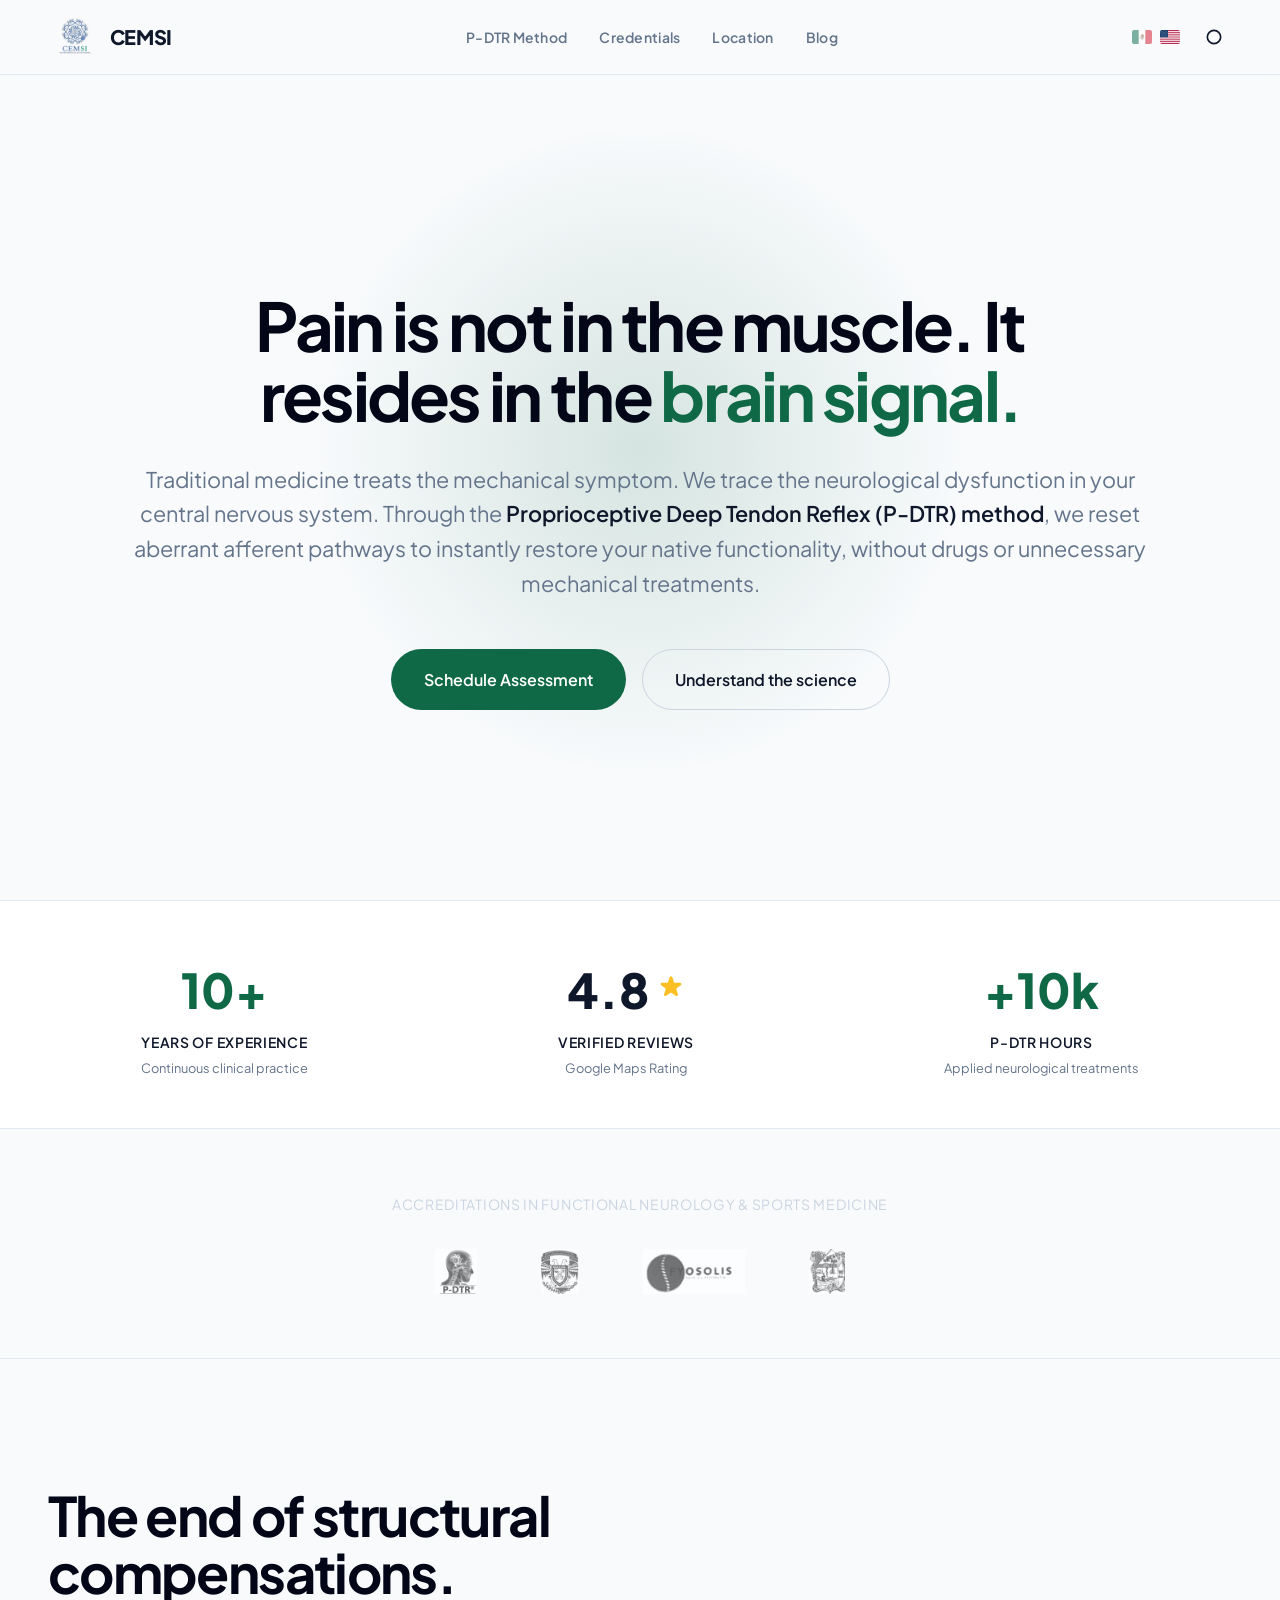
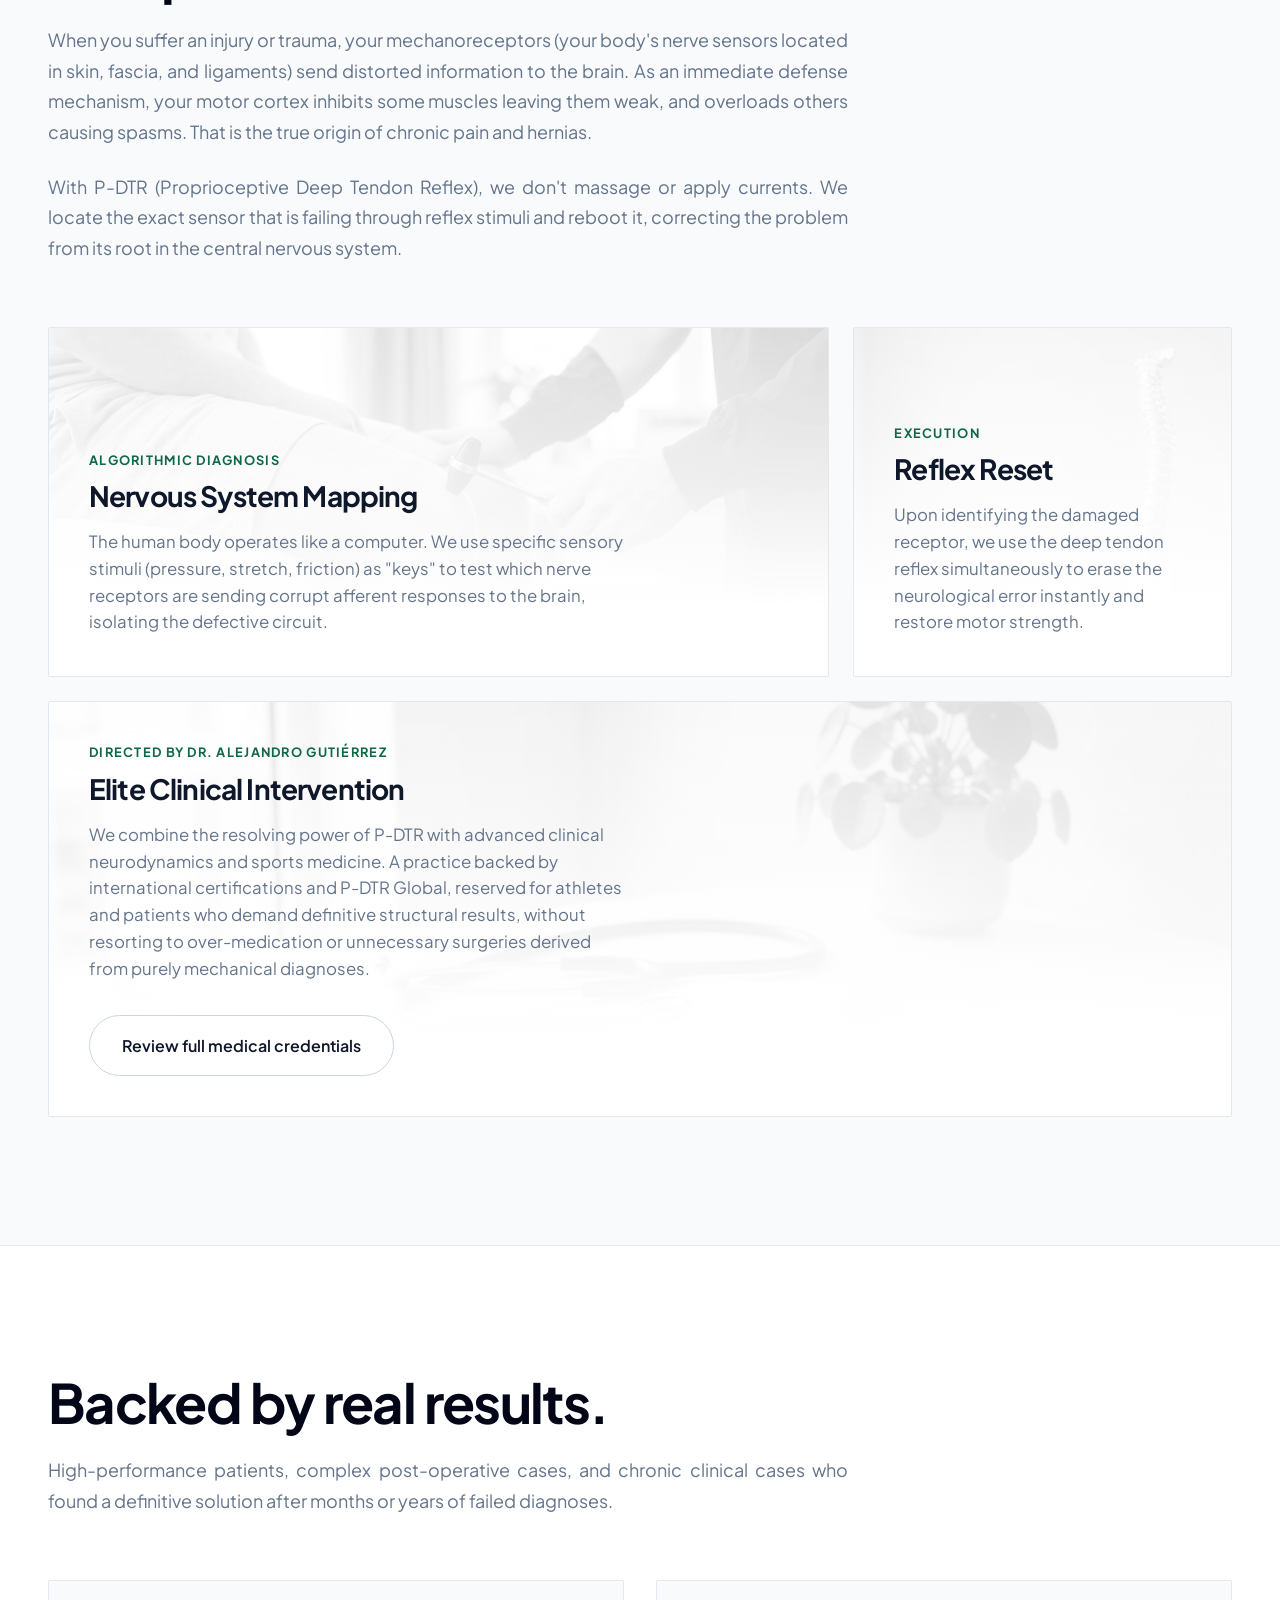
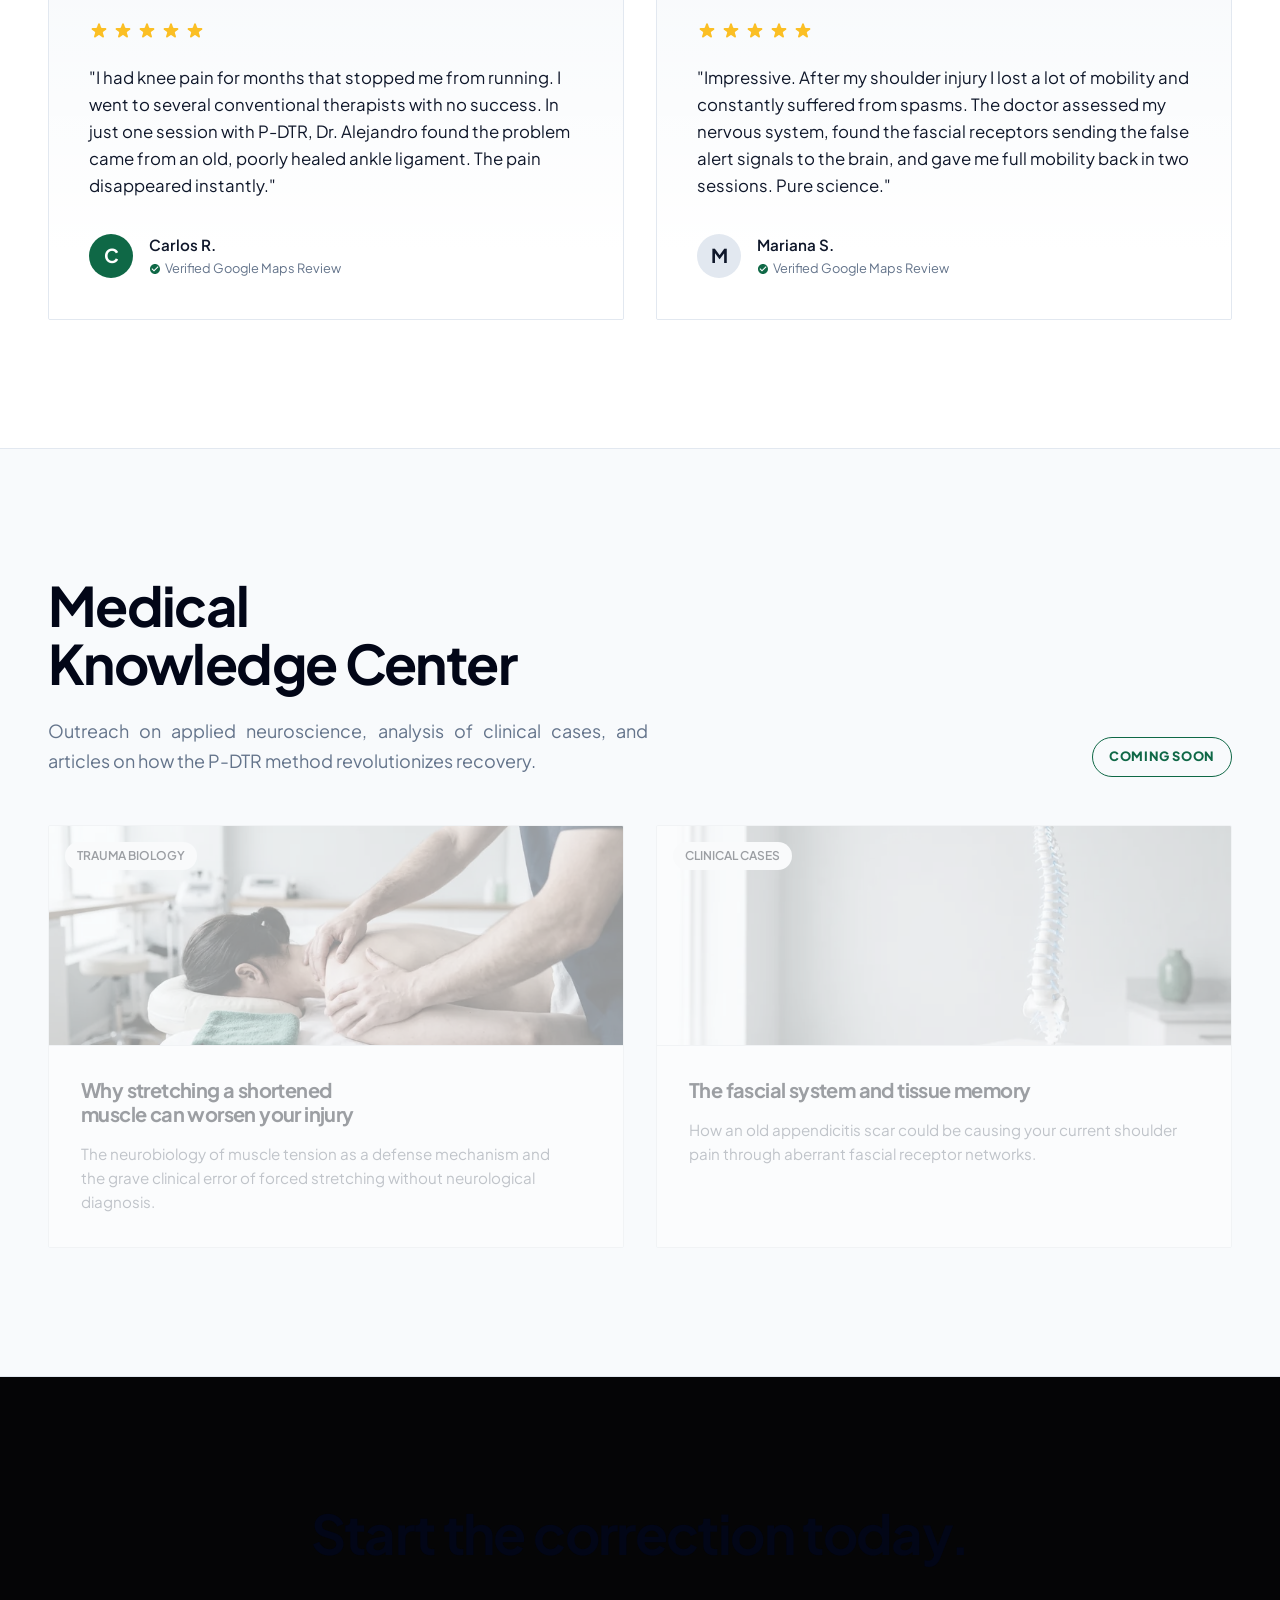
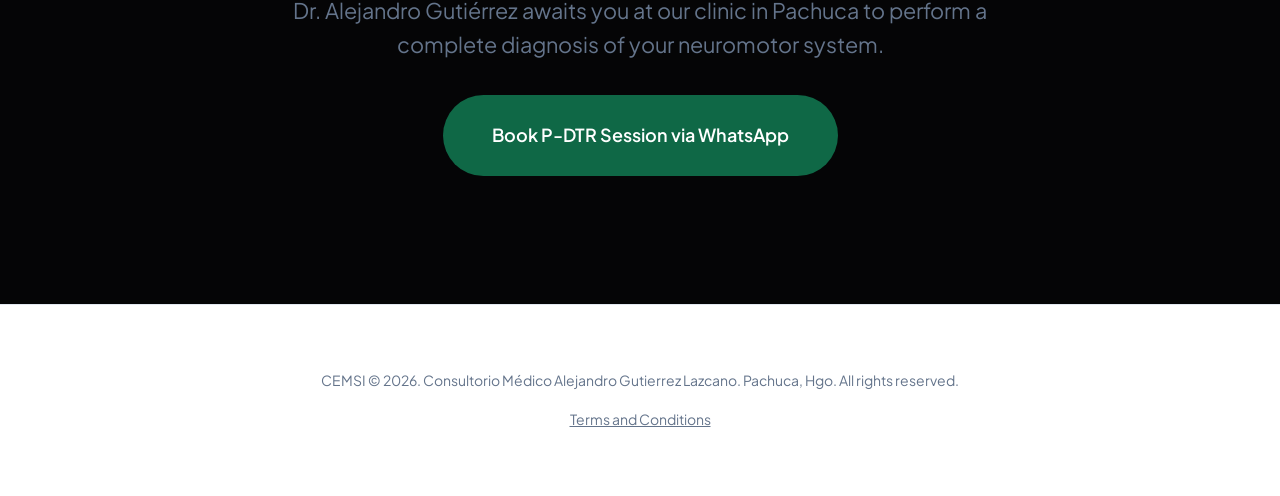
==== en/index.html @ ea8ec13a "Deploy CEMSI web" ====
<!DOCTYPE html>
<html lang="en">
<head>
  <meta charset="UTF-8" />
  <meta name="viewport" content="width=device-width, initial-scale=1.0" />
  <title>CEMSI | Precision Biomechanics & P-DTR</title>
  <meta name="description" content="Specialists in P-DTR (Proprioceptive Deep Tendon Reflex). Direct neurological intervention to correct pain and dysfunction from the central nervous system." />
  <meta name="theme-color" content="#09090b" />
  <link rel="icon" type="image/png" href="../apple-touch-icon.png" />
  <link rel="apple-touch-icon" href="../apple-touch-icon.png" />
  <link rel="stylesheet" href="../assets/css/styles.css" />
</head>
<body>

  <!-- Premium Header -->
  <header class="site-header" id="header">
    <div class="container header__inner">
      <a href="index.html" class="brand" aria-label="CEMSI Home">
        <img src="../assets/images/logo-cemsi.webp" alt="CEMSI Logo" />
        CEMSI
      </a>

      <nav class="nav" id="nav">
        <ul class="nav__list">
          <li><a href="../que-es-pdtr.html">P-DTR Method</a></li>
          <li><a href="../dr-alejandro-gutierrez.html">Credentials</a></li>
          <li><a href="../contacto.html">Location</a></li>
          <li><a href="../blog.html">Blog</a></li>
        </ul>
      </nav>

      <div class="header__actions">
        <div class="lang-switch">
          <a href="../index.html" title="Spanish"><img src="../assets/images/flags/mx.png" alt="MX" /></a>
          <a href="index.html" aria-current="true" title="English"><img src="../assets/images/flags/us.png" alt="US" /></a>
        </div>
        <button type="button" class="theme-toggle" id="themeToggle" aria-label="Toggle theme">
          <svg viewBox="0 0 24 24"><path d="M12 21a9 9 0 1 1 0-18 9 9 0 0 1 0 18Zm0-2a7 7 0 1 0 0-14 7 7 0 0 0 0 14Z" /></svg>
        </button>
      </div>
    </div>
  </header>

  <main>
    
    <!-- Cinematic Hero -->
    <section class="hero">
      <div class="bg-glow"></div>
      <div class="container hero__grid">
        <div class="reveal">

          
          <h1>Pain is not in the muscle. It resides in the <span class="hl">brain signal.</span></h1>
          
          <p class="lead" style="margin-left: auto; margin-right: auto;">
            Traditional medicine treats the mechanical symptom. We trace the neurological dysfunction in your central nervous system. Through the <strong>Proprioceptive Deep Tendon Reflex (P-DTR) method</strong>, we reset aberrant afferent pathways to instantly restore your native functionality, without drugs or unnecessary mechanical treatments.
          </p>
          
          <div class="hero__actions reveal reveal-delay-1">
            <a href="https://wa.me/527711833567" class="btn btn--primary" target="_blank">
              Schedule Assessment
            </a>
            <a href="../que-es-pdtr.html" class="btn btn--outline">
              Understand the science
            </a>
          </div>
        </div>
      </div>
    </section>

    <!-- Metrics / Social Proof -->
    <section class="section" style="padding-block: 3rem; border-bottom: 1px solid var(--line); border-top: 1px solid var(--line); background: var(--surface);">
      <div class="container reveal">
        <div style="display: flex; flex-wrap: wrap; gap: 4rem; justify-content: space-around; text-align: center;">
          <div>
            <span style="font-size: 3rem; font-weight: 800; color: var(--accent);">10+</span>
            <span style="display: block; color: var(--text); font-size: 0.875rem; text-transform: uppercase; letter-spacing: 0.05em; font-weight: 600;">Years of Experience</span>
            <span style="display: block; color: var(--muted); font-size: 0.8rem; margin-top: 0.25rem;">Continuous clinical practice</span>
          </div>
          <div>
            <span style="font-size: 3rem; font-weight: 800; color: var(--text); display: flex; align-items: center; justify-content: center; gap: 0.5rem;">
              4.8 <svg style="width: 28px; height: 28px; fill: #fbbf24; margin-top: -5px;" viewBox="0 0 20 20"><path d="M9.049 2.927c.3-.921 1.603-.921 1.902 0l1.07 3.292a1 1 0 00.95.69h3.462c.969 0 1.371 1.24.588 1.81l-2.8 2.034a1 1 0 00-.364 1.118l1.07 3.292c.3.921-.755 1.688-1.54 1.118l-2.8-2.034a1 1 0 00-1.175 0l-2.8 2.034c-.784.57-1.838-.197-1.539-1.118l1.07-3.292a1 1 0 00-.364-1.118L2.98 8.72c-.783-.57-.38-1.81.588-1.81h3.461a1 1 0 00.951-.69l1.07-3.292z"></path></svg>
            </span>
            <span style="display: block; color: var(--text); font-size: 0.875rem; text-transform: uppercase; letter-spacing: 0.05em; font-weight: 600;">Verified Reviews</span>
            <span style="display: block; color: var(--muted); font-size: 0.8rem; margin-top: 0.25rem;">Google Maps Rating</span>
          </div>
          <div>
            <span style="font-size: 3rem; font-weight: 800; color: var(--accent);">+10k</span>
            <span style="display: block; color: var(--text); font-size: 0.875rem; text-transform: uppercase; letter-spacing: 0.05em; font-weight: 600;">P-DTR Hours</span>
            <span style="display: block; color: var(--muted); font-size: 0.8rem; margin-top: 0.25rem;">Applied neurological treatments</span>
          </div>
        </div>
      </div>
    </section>

    <!-- Marquee / Seals -->
    <div class="seals reveal reveal-delay-2">
      <div class="container">
        <p>Accreditations in Functional Neurology & Sports Medicine</p>
        <ul class="seals__list">
          <li><a href="https://pdtr-global.com/" target="_blank" rel="noopener"><img src="../assets/images/sellos/pdtr.webp" alt="P-DTR Global" /></a></li>
          <li><img src="../assets/images/sellos/eies.webp" alt="Escuela Internacional de Educadores para la Salud" /></li>
          <li><img src="../assets/images/sellos/fyosolis.webp" alt="Fyosolis" /></li>
          <li><img src="../assets/images/sellos/uaeh.webp" alt="UAEH" /></li>

        </ul>
      </div>
    </div>

    <!-- P-DTR Bento (Gapless) -->
    <section class="section">
      <div class="container">
        <div class="text-block reveal">
          <h2>The end of structural compensations.</h2>
          <p>When you suffer an injury or trauma, your mechanoreceptors (your body's nerve sensors located in skin, fascia, and ligaments) send distorted information to the brain. As an immediate defense mechanism, your motor cortex inhibits some muscles leaving them weak, and overloads others causing spasms. That is the true origin of chronic pain and hernias.</p>
          <p>With P-DTR (Proprioceptive Deep Tendon Reflex), we don't massage or apply currents. We locate the exact sensor that is failing through reflex stimuli and reboot it, correcting the problem from its root in the central nervous system.</p>
        </div>

        <div class="bento">
          
          <!-- Tile 1 (Span 8) -->
          <a href="../que-es-pdtr.html" class="tile tile--span-8 reveal reveal-delay-1">
            <img src="../assets/images/fotos/evaluacion-refleja-1400.webp" class="tile__bg" alt="Neurological assessment" />
            <div style="margin-top: auto; max-width: 600px;">
              <span style="color: var(--accent); font-size: 0.8rem; font-weight: 700; letter-spacing: 0.1em; display:block; margin-bottom:0.5rem;">ALGORITHMIC DIAGNOSIS</span>
              <h3>Nervous System Mapping</h3>
              <p>The human body operates like a computer. We use specific sensory stimuli (pressure, stretch, friction) as "keys" to test which nerve receptors are sending corrupt afferent responses to the brain, isolating the defective circuit.</p>
            </div>
          </a>

          <!-- Tile 2 (Span 4) -->
          <a href="../que-es-pdtr.html" class="tile tile--span-4 reveal reveal-delay-2">
            <img src="../assets/images/fotos/modelo-columna-800.webp" class="tile__bg" alt="Spine" />
            <div style="margin-top: auto;">
              <span style="color: var(--accent); font-size: 0.8rem; font-weight: 700; letter-spacing: 0.1em; display:block; margin-bottom:0.5rem;">EXECUTION</span>
              <h3>Reflex Reset</h3>
              <p>Upon identifying the damaged receptor, we use the deep tendon reflex simultaneously to erase the neurological error instantly and restore motor strength.</p>
            </div>
          </a>

          <!-- Tile 3 (Span 12 - Full Width Horizontal) -->
          <a href="../dr-alejandro-gutierrez.html" class="tile tile--span-12 reveal reveal-delay-3">
            <img src="../assets/images/fotos/medicina-integral-1400.webp" class="tile__bg" alt="Sports Medicine" />
            <div style="flex: 1;">
              <span style="color: var(--accent); font-size: 0.8rem; font-weight: 700; letter-spacing: 0.1em; display:block; margin-bottom:0.5rem;">DIRECTED BY DR. ALEJANDRO GUTIÉRREZ</span>
              <h3>Elite Clinical Intervention</h3>
              <p>We combine the resolving power of P-DTR with advanced clinical neurodynamics and sports medicine. A practice backed by international certifications and P-DTR Global, reserved for athletes and patients who demand definitive structural results, without resorting to over-medication or unnecessary surgeries derived from purely mechanical diagnoses.</p>
              <span class="btn btn--outline" style="margin-top: 2rem;">Review full medical credentials</span>
            </div>
          </a>

        </div>
      </div>
    </section>

    <!-- Testimonials / Reviews -->
    <section class="section section--surface" style="padding-bottom: 8rem;">
      <div class="container">
        <div class="text-block reveal">
          <h2>Backed by real results.</h2>
          <p>High-performance patients, complex post-operative cases, and chronic clinical cases who found a definitive solution after months or years of failed diagnoses.</p>
        </div>

        <div style="display: grid; grid-template-columns: repeat(auto-fit, minmax(320px, 1fr)); gap: 2rem;" class="reveal reveal-delay-1">
          
          <div class="tile" style="padding: 2.5rem; background: var(--bg);">
            <div style="display: flex; gap: 0.25rem; margin-bottom: 1.5rem; color: #fbbf24;">
              <svg style="width:20px;height:20px;fill:currentColor" viewBox="0 0 20 20"><path d="M9.049 2.927c.3-.921 1.603-.921 1.902 0l1.07 3.292a1 1 0 00.95.69h3.462c.969 0 1.371 1.24.588 1.81l-2.8 2.034a1 1 0 00-.364 1.118l1.07 3.292c.3.921-.755 1.688-1.54 1.118l-2.8-2.034a1 1 0 00-1.175 0l-2.8 2.034c-.784.57-1.838-.197-1.539-1.118l1.07-3.292a1 1 0 00-.364-1.118L2.98 8.72c-.783-.57-.38-1.81.588-1.81h3.461a1 1 0 00.951-.69l1.07-3.292z"></path></svg>
              <svg style="width:20px;height:20px;fill:currentColor" viewBox="0 0 20 20"><path d="M9.049 2.927c.3-.921 1.603-.921 1.902 0l1.07 3.292a1 1 0 00.95.69h3.462c.969 0 1.371 1.24.588 1.81l-2.8 2.034a1 1 0 00-.364 1.118l1.07 3.292c.3.921-.755 1.688-1.54 1.118l-2.8-2.034a1 1 0 00-1.175 0l-2.8 2.034c-.784.57-1.838-.197-1.539-1.118l1.07-3.292a1 1 0 00-.364-1.118L2.98 8.72c-.783-.57-.38-1.81.588-1.81h3.461a1 1 0 00.951-.69l1.07-3.292z"></path></svg>
              <svg style="width:20px;height:20px;fill:currentColor" viewBox="0 0 20 20"><path d="M9.049 2.927c.3-.921 1.603-.921 1.902 0l1.07 3.292a1 1 0 00.95.69h3.462c.969 0 1.371 1.24.588 1.81l-2.8 2.034a1 1 0 00-.364 1.118l1.07 3.292c.3.921-.755 1.688-1.54 1.118l-2.8-2.034a1 1 0 00-1.175 0l-2.8 2.034c-.784.57-1.838-.197-1.539-1.118l1.07-3.292a1 1 0 00-.364-1.118L2.98 8.72c-.783-.57-.38-1.81.588-1.81h3.461a1 1 0 00.951-.69l1.07-3.292z"></path></svg>
              <svg style="width:20px;height:20px;fill:currentColor" viewBox="0 0 20 20"><path d="M9.049 2.927c.3-.921 1.603-.921 1.902 0l1.07 3.292a1 1 0 00.95.69h3.462c.969 0 1.371 1.24.588 1.81l-2.8 2.034a1 1 0 00-.364 1.118l1.07 3.292c.3.921-.755 1.688-1.54 1.118l-2.8-2.034a1 1 0 00-1.175 0l-2.8 2.034c-.784.57-1.838-.197-1.539-1.118l1.07-3.292a1 1 0 00-.364-1.118L2.98 8.72c-.783-.57-.38-1.81.588-1.81h3.461a1 1 0 00.951-.69l1.07-3.292z"></path></svg>
              <svg style="width:20px;height:20px;fill:currentColor" viewBox="0 0 20 20"><path d="M9.049 2.927c.3-.921 1.603-.921 1.902 0l1.07 3.292a1 1 0 00.95.69h3.462c.969 0 1.371 1.24.588 1.81l-2.8 2.034a1 1 0 00-.364 1.118l1.07 3.292c.3.921-.755 1.688-1.54 1.118l-2.8-2.034a1 1 0 00-1.175 0l-2.8 2.034c-.784.57-1.838-.197-1.539-1.118l1.07-3.292a1 1 0 00-.364-1.118L2.98 8.72c-.783-.57-.38-1.81.588-1.81h3.461a1 1 0 00.951-.69l1.07-3.292z"></path></svg>
            </div>
            <p style="font-size: 1.05rem; margin-bottom: 2rem; color: var(--text);">"I had knee pain for months that stopped me from running. I went to several conventional therapists with no success. In just one session with P-DTR, Dr. Alejandro found the problem came from an old, poorly healed ankle ligament. The pain disappeared instantly."</p>
            <div style="display: flex; align-items: center; gap: 1rem; margin-top: auto;">
              <div style="width: 44px; height: 44px; border-radius: 50%; background: var(--accent); color: #fff; display: flex; align-items: center; justify-content: center; font-weight: 700; font-size: 1.2rem;">C</div>
              <div>
                <strong style="display: block; font-size: 0.95rem;">Carlos R.</strong>
                <span style="font-size: 0.8rem; color: var(--muted); display: flex; align-items: center; gap: 0.25rem;">
                  <svg style="width:12px;height:12px;fill:var(--accent)" viewBox="0 0 24 24"><path d="M12 2C6.48 2 2 6.48 2 12s4.48 10 10 10 10-4.48 10-10S17.52 2 12 2zm-2 15l-5-5 1.41-1.41L10 14.17l7.59-7.59L19 8l-9 9z"/></svg> 
                  Verified Google Maps Review
                </span>
              </div>
            </div>
          </div>

          <div class="tile" style="padding: 2.5rem; background: var(--bg);">
            <div style="display: flex; gap: 0.25rem; margin-bottom: 1.5rem; color: #fbbf24;">
              <svg style="width:20px;height:20px;fill:currentColor" viewBox="0 0 20 20"><path d="M9.049 2.927c.3-.921 1.603-.921 1.902 0l1.07 3.292a1 1 0 00.95.69h3.462c.969 0 1.371 1.24.588 1.81l-2.8 2.034a1 1 0 00-.364 1.118l1.07 3.292c.3.921-.755 1.688-1.54 1.118l-2.8-2.034a1 1 0 00-1.175 0l-2.8 2.034c-.784.57-1.838-.197-1.539-1.118l1.07-3.292a1 1 0 00-.364-1.118L2.98 8.72c-.783-.57-.38-1.81.588-1.81h3.461a1 1 0 00.951-.69l1.07-3.292z"></path></svg>
              <svg style="width:20px;height:20px;fill:currentColor" viewBox="0 0 20 20"><path d="M9.049 2.927c.3-.921 1.603-.921 1.902 0l1.07 3.292a1 1 0 00.95.69h3.462c.969 0 1.371 1.24.588 1.81l-2.8 2.034a1 1 0 00-.364 1.118l1.07 3.292c.3.921-.755 1.688-1.54 1.118l-2.8-2.034a1 1 0 00-1.175 0l-2.8 2.034c-.784.57-1.838-.197-1.539-1.118l1.07-3.292a1 1 0 00-.364-1.118L2.98 8.72c-.783-.57-.38-1.81.588-1.81h3.461a1 1 0 00.951-.69l1.07-3.292z"></path></svg>
              <svg style="width:20px;height:20px;fill:currentColor" viewBox="0 0 20 20"><path d="M9.049 2.927c.3-.921 1.603-.921 1.902 0l1.07 3.292a1 1 0 00.95.69h3.462c.969 0 1.371 1.24.588 1.81l-2.8 2.034a1 1 0 00-.364 1.118l1.07 3.292c.3.921-.755 1.688-1.54 1.118l-2.8-2.034a1 1 0 00-1.175 0l-2.8 2.034c-.784.57-1.838-.197-1.539-1.118l1.07-3.292a1 1 0 00-.364-1.118L2.98 8.72c-.783-.57-.38-1.81.588-1.81h3.461a1 1 0 00.951-.69l1.07-3.292z"></path></svg>
              <svg style="width:20px;height:20px;fill:currentColor" viewBox="0 0 20 20"><path d="M9.049 2.927c.3-.921 1.603-.921 1.902 0l1.07 3.292a1 1 0 00.95.69h3.462c.969 0 1.371 1.24.588 1.81l-2.8 2.034a1 1 0 00-.364 1.118l1.07 3.292c.3.921-.755 1.688-1.54 1.118l-2.8-2.034a1 1 0 00-1.175 0l-2.8 2.034c-.784.57-1.838-.197-1.539-1.118l1.07-3.292a1 1 0 00-.364-1.118L2.98 8.72c-.783-.57-.38-1.81.588-1.81h3.461a1 1 0 00.951-.69l1.07-3.292z"></path></svg>
              <svg style="width:20px;height:20px;fill:currentColor" viewBox="0 0 20 20"><path d="M9.049 2.927c.3-.921 1.603-.921 1.902 0l1.07 3.292a1 1 0 00.95.69h3.462c.969 0 1.371 1.24.588 1.81l-2.8 2.034a1 1 0 00-.364 1.118l1.07 3.292c.3.921-.755 1.688-1.54 1.118l-2.8-2.034a1 1 0 00-1.175 0l-2.8 2.034c-.784.57-1.838-.197-1.539-1.118l1.07-3.292a1 1 0 00-.364-1.118L2.98 8.72c-.783-.57-.38-1.81.588-1.81h3.461a1 1 0 00.951-.69l1.07-3.292z"></path></svg>
            </div>
            <p style="font-size: 1.05rem; margin-bottom: 2rem; color: var(--text);">"Impressive. After my shoulder injury I lost a lot of mobility and constantly suffered from spasms. The doctor assessed my nervous system, found the fascial receptors sending the false alert signals to the brain, and gave me full mobility back in two sessions. Pure science."</p>
            <div style="display: flex; align-items: center; gap: 1rem; margin-top: auto;">
              <div style="width: 44px; height: 44px; border-radius: 50%; background: var(--surface-highlight); color: var(--text); display: flex; align-items: center; justify-content: center; font-weight: 700; font-size: 1.2rem;">M</div>
              <div>
                <strong style="display: block; font-size: 0.95rem;">Mariana S.</strong>
                <span style="font-size: 0.8rem; color: var(--muted); display: flex; align-items: center; gap: 0.25rem;">
                  <svg style="width:12px;height:12px;fill:var(--accent)" viewBox="0 0 24 24"><path d="M12 2C6.48 2 2 6.48 2 12s4.48 10 10 10 10-4.48 10-10S17.52 2 12 2zm-2 15l-5-5 1.41-1.41L10 14.17l7.59-7.59L19 8l-9 9z"/></svg> 
                  Verified Google Maps Review
                </span>
              </div>
            </div>
          </div>

        </div>
      </div>
    </section>

    <!-- Blog (Upcoming) -->
    <section class="section" id="blog">
      <div class="container reveal">
        <div style="display: flex; justify-content: space-between; align-items: flex-end; margin-bottom: 3rem; flex-wrap: wrap; gap: 2rem;">
          <div class="text-block" style="margin-bottom: 0; max-width: 600px;">
            <h2>Medical Knowledge Center</h2>
            <p>Outreach on applied neuroscience, analysis of clinical cases, and articles on how the P-DTR method revolutionizes recovery.</p>
          </div>
          <div style="padding: 0.5rem 1rem; border: 1px solid var(--accent); color: var(--accent); border-radius: var(--r-pill); font-size: 0.8rem; font-weight: 800; letter-spacing: 0.05em;">COMING SOON</div>
        </div>

        <div style="display: grid; grid-template-columns: repeat(auto-fit, minmax(320px, 1fr)); gap: 2rem; opacity: 0.4; pointer-events: none; filter: grayscale(50%);">
          
          <div class="tile" style="padding: 0; min-height: 400px; display: flex; flex-direction: column;">
            <div style="height: 220px; background: url('../assets/images/fotos/terapia-manual-800.webp') center/cover; border-bottom: 1px solid var(--line); position: relative;">
              <div style="position: absolute; top: 1rem; left: 1rem; background: var(--bg); font-size: 0.75rem; padding: 0.25rem 0.75rem; border-radius: var(--r-pill); font-weight: 600; text-transform: uppercase;">Trauma Biology</div>
            </div>
            <div style="padding: 2rem; flex: 1;">
              <h3 style="font-size: 1.25rem;">Why stretching a shortened muscle can worsen your injury</h3>
              <p style="font-size: 0.95rem; margin-top: 1rem;">The neurobiology of muscle tension as a defense mechanism and the grave clinical error of forced stretching without neurological diagnosis.</p>
            </div>
          </div>

          <div class="tile" style="padding: 0; min-height: 400px; display: flex; flex-direction: column;">
            <div style="height: 220px; background: url('../assets/images/fotos/modelo-columna-800.webp') center/cover; border-bottom: 1px solid var(--line); position: relative;">
              <div style="position: absolute; top: 1rem; left: 1rem; background: var(--bg); font-size: 0.75rem; padding: 0.25rem 0.75rem; border-radius: var(--r-pill); font-weight: 600; text-transform: uppercase;">Clinical Cases</div>
            </div>
            <div style="padding: 2rem; flex: 1;">
              <h3 style="font-size: 1.25rem;">The fascial system and tissue memory</h3>
              <p style="font-size: 0.95rem; margin-top: 1rem;">How an old appendicitis scar could be causing your current shoulder pain through aberrant fascial receptor networks.</p>
            </div>
          </div>

        </div>
      </div>
    </section>

    <!-- Footer CTA -->
    <section class="section" style="border: none; background: #050506;">
      <div class="container text-center reveal" style="text-align: center; max-width: 800px; margin: 0 auto;">
        <h2>Start the correction today.</h2>
        <p class="lead" style="margin: 2rem auto;">Dr. Alejandro Gutiérrez awaits you at our clinic in Pachuca to perform a complete diagnosis of your neuromotor system.</p>
        <a href="https://wa.me/527711833567" class="btn btn--primary" target="_blank" style="padding: 1.5rem 3rem; font-size: 1.125rem;">
          Book P-DTR Session via WhatsApp
        </a>
      </div>
    </section>

  </main>

  <footer style="padding: 4rem 0; border-top: 1px solid var(--line); text-align: center; background: var(--surface);">
    <div class="container">
      <p style="font-size: 0.875rem; color: var(--muted); margin-bottom: 1rem;">CEMSI © 2026. Consultorio Médico Alejandro Gutierrez Lazcano. Pachuca, Hgo. All rights reserved.</p>
      <p style="font-size: 0.875rem;"><a href="terms-and-conditions.html" style="color: var(--muted); text-decoration: underline;">Terms and Conditions</a></p>
    </div>
  </footer>

  <script>
    const html = document.documentElement;
    const themeToggle = document.getElementById('themeToggle');
    
    if (localStorage.theme === 'dark' || (!('theme' in localStorage) && window.matchMedia('(prefers-color-scheme: dark)').matches)) {
      html.classList.add('dark');
    }

    if (themeToggle) {
      themeToggle.addEventListener('click', () => {
        html.classList.toggle('dark');
        localStorage.theme = html.classList.contains('dark') ? 'dark' : 'light';
      });
    }

    document.addEventListener('DOMContentLoaded', () => {
      const observer = new IntersectionObserver((entries) => {
        entries.forEach(entry => {
          if (entry.isIntersecting) {
            entry.target.classList.add('is-visible');
          }
        });
      }, {
        threshold: 0.15,
        rootMargin: "0px 0px -50px 0px"
      });

      document.querySelectorAll('.reveal').forEach(el => observer.observe(el));
    });
  </script>
</body>
</html>
---- assets/css/styles.css ----
@font-face {
  font-family: "Plus Jakarta Sans";
  src: url("../fonts/plus-jakarta-sans-latin-wght.woff2") format("woff2");
  font-weight: 200 800;
  font-style: normal;
  font-display: swap;
}

:root {
  /* Light Theme (Default) */
  --bg: #f8fafc;
  --surface: #ffffff;
  --surface-elevated: #f1f5f9;
  --surface-highlight: #e2e8f0;
  
  --line: #e2e8f0;
  --line-strong: #cbd5e1;
  
  --text: #0f172a;
  --muted: #64748b;
  --heading: #020617;
  
  /* Accent Colors (Dark Green) */
  --accent: #0f6846;
  --accent-hover: #0a4f33;
  --accent-glow: rgba(15, 104, 70, 0.15);
  
  --header-bg: rgba(248, 250, 252, 0.85);

  --font: "Plus Jakarta Sans", system-ui, -apple-system, sans-serif;
  
  --fs-display: clamp(2.5rem, 4vw + 1rem, 5.5rem);
  --fs-h2: clamp(2rem, 3vw + 1rem, 3.5rem);
  --fs-h3: clamp(1.25rem, 1.5vw + 0.5rem, 1.75rem);
  --fs-lead: clamp(1.125rem, 1vw + 0.75rem, 1.35rem);
  --fs-body: 1.0625rem;
  --fs-sm: 0.9375rem;

  --r-card: 2px;
  --r-pill: 99px;
  
  --ease-out: cubic-bezier(0.16, 1, 0.3, 1);
  --ease-in-out: cubic-bezier(0.65, 0, 0.35, 1);
  
  --container: 1400px;
  --gutter: clamp(1.5rem, 5vw, 3rem);
  --section: clamp(6rem, 10vw, 10rem);
}

/* Dark Theme overrides */
html.dark {
  --bg: #050507;
  --surface: #0a0a0c;
  --surface-elevated: #121216;
  --surface-highlight: #1a1a1f;
  
  --line: #1f1f26;
  --line-strong: #2d2d38;
  
  --text: #f1f5f9;
  --muted: #94a3b8;
  --heading: #ffffff;
  
  --accent: #1eb87d;
  --accent-hover: #26d291;
  --accent-glow: rgba(30, 184, 125, 0.2);

  --header-bg: rgba(5, 5, 7, 0.85);
}

/* Logo inversion for dark mode */
html.dark .brand img {
  filter: brightness(0) invert(1);
}

*, *::before, *::after { box-sizing: border-box; }

html {
  scroll-behavior: smooth;
  background: var(--bg);
  color: var(--text);
  font-family: var(--font);
  line-height: 1.7;
  -webkit-font-smoothing: antialiased;
  transition: background 0.5s ease, color 0.5s ease;
}

body { margin: 0; overflow-x: hidden; }

img, svg { display: block; max-width: 100%; }

/* Typography */
h1, h2, h3, h4 {
  color: var(--heading);
  font-weight: 700;
  line-height: 1.05;
  letter-spacing: -0.03em;
  margin: 0;
  text-wrap: balance;
  transition: color 0.5s ease;
}

h1 { font-size: var(--fs-display); letter-spacing: -0.04em; }
h2 { font-size: var(--fs-h2); }
h3 { font-size: var(--fs-h3); line-height: 1.2; }
p { margin: 0; color: var(--muted); transition: color 0.5s ease; }
strong { color: var(--text); font-weight: 600; }

a { color: var(--text); text-decoration: none; transition: color 0.3s ease; }
a:hover { color: var(--accent); }

/* Layout */
.container {
  max-width: var(--container);
  margin: 0 auto;
  padding: 0 var(--gutter);
}

.section { padding-block: var(--section); border-bottom: 1px solid var(--line); transition: border-color 0.5s ease; }
.section--surface { background: var(--surface); transition: background 0.5s ease; }

.lead { font-size: var(--fs-lead); max-width: 65ch; line-height: 1.6; }

/* Buttons */
.btn {
  display: inline-flex;
  align-items: center;
  justify-content: center;
  gap: 0.75rem;
  padding: 1rem 2rem;
  border-radius: var(--r-pill);
  font-weight: 600;
  font-size: 1rem;
  transition: all 0.4s var(--ease-out);
  cursor: pointer;
  border: 1px solid transparent;
}
.btn--primary {
  background: var(--accent);
  color: #fff;
}
.btn--primary:hover {
  background: var(--accent-hover);
  color: #fff;
  transform: translateY(-2px);
  box-shadow: 0 10px 30px -10px var(--accent);
}
.btn--outline {
  background: transparent;
  color: var(--text);
  border-color: var(--line-strong);
}
.btn--outline:hover {
  border-color: var(--text);
  background: var(--surface-highlight);
}

/* Header */
.site-header {
  position: fixed;
  top: 0; left: 0; right: 0;
  z-index: 100;
  background: var(--header-bg);
  backdrop-filter: blur(12px);
  border-bottom: 1px solid var(--line);
  padding: 1rem 0;
  transition: background 0.5s ease, border-color 0.5s ease;
}
.header__inner { display: flex; align-items: center; justify-content: space-between; }
.brand { font-size: 1.25rem; font-weight: 800; letter-spacing: -0.02em; display: flex; align-items: center; gap: 0.5rem; }
.brand img { height: 42px; width: auto; transition: filter 0.5s ease; }

.nav__list { display: flex; gap: 2rem; list-style: none; margin: 0; padding: 0; }
.nav__list a { font-size: 0.875rem; font-weight: 600; color: var(--muted); letter-spacing: 0.02em; transition: color 0.3s ease; }
.nav__list a:hover { color: var(--text); }
.nav__list a.active { color: var(--accent); }

.header__actions { display: flex; align-items: center; gap: 1rem; }

.lang-switch { display: flex; gap: 0.5rem; }
.lang-switch img { width: 20px; height: 14px; border-radius: 2px; opacity: 0.5; transition: opacity 0.3s; }
.lang-switch a:hover img, .lang-switch a[aria-current="true"] img { opacity: 1; }

.theme-toggle {
  background: transparent;
  border: none;
  cursor: pointer;
  color: var(--text);
  padding: 0.5rem;
  display: flex;
  align-items: center;
  justify-content: center;
  border-radius: 50%;
  transition: background 0.3s, color 0.3s;
}
.theme-toggle:hover { background: var(--surface-elevated); }
.theme-toggle svg { width: 20px; height: 20px; fill: currentColor; }

/* Hero */
.hero {
  min-height: 100vh;
  display: flex;
  align-items: center;
  padding-top: 100px;
  position: relative;
}
.hero__grid {
  display: grid;
  grid-template-columns: 1fr;
  gap: 4rem;
  text-align: center;
}
.hero h1 { max-width: 1100px; margin: 0 auto; }
.hero h1 .hl { color: var(--accent); }
.hero .lead { margin: 2rem auto 3rem; color: var(--muted); }
.hero__actions { display: flex; gap: 1rem; justify-content: center; }

/* Cinematic Background Glow */
.bg-glow {
  position: absolute;
  top: 50%; left: 50%;
  transform: translate(-50%, -50%);
  width: 60vw; height: 60vw;
  background: radial-gradient(circle, var(--accent-glow) 0%, transparent 60%);
  z-index: -1;
  pointer-events: none;
}

/* Bento Grid */
.bento {
  display: grid;
  grid-template-columns: repeat(12, 1fr);
  grid-auto-rows: minmax(350px, auto);
  gap: 1.5rem;
  margin-top: 4rem;
}
.tile {
  position: relative;
  border-radius: var(--r-card);
  overflow: hidden;
  background: var(--surface);
  border: 1px solid var(--line);
  display: flex;
  flex-direction: column;
  transition: transform 0.6s var(--ease-out), border-color 0.4s, background 0.5s;
  padding: 2.5rem;
  isolation: isolate;
}
.tile:hover {
  transform: translateY(-4px);
  border-color: var(--line-strong);
}
.tile__bg {
  position: absolute;
  inset: 0;
  width: 100%; height: 100%;
  object-fit: cover;
  z-index: -2;
  opacity: 0.15;
  transition: opacity 0.6s var(--ease-out), transform 0.6s var(--ease-out);
  mix-blend-mode: luminosity;
}
html.dark .tile__bg { opacity: 0.25; }
.tile:hover .tile__bg {
  opacity: 0.3;
  transform: scale(1.03);
}
.tile::before {
  content: ""; position: absolute; inset: 0; z-index: -1;
  background: linear-gradient(to top, var(--surface) 20%, transparent);
  transition: background 0.5s ease;
}
.tile h3 { font-size: 1.75rem; margin-bottom: 1rem; color: var(--text); }
.tile p { font-size: 1.05rem; max-width: 45ch; line-height: 1.6; }

.tile--span-8 { grid-column: span 8; }
.tile--span-4 { grid-column: span 4; }
.tile--span-12 { grid-column: span 12; flex-direction: row; align-items: center; gap: 4rem; }

@media (max-width: 1024px) {
  .bento { grid-template-columns: 1fr; }
  .tile--span-8, .tile--span-4, .tile--span-12 { grid-column: span 1; }
  .tile--span-12 { flex-direction: column; align-items: flex-start; gap: 2rem; }
}

/* Seals */
.seals { padding: 4rem 0; border-bottom: 1px solid var(--line); }
.seals p { text-align: center; font-size: 0.875rem; letter-spacing: 0.05em; text-transform: uppercase; margin-bottom: 2rem; color: var(--line-strong); }
.seals__list { display: flex; justify-content: center; flex-wrap: wrap; gap: 4rem; list-style: none; padding: 0; margin: 0; }
.seals__list img { height: 45px; opacity: 0.6; filter: grayscale(100%); mix-blend-mode: multiply; transition: opacity 0.4s, filter 0.5s; }
.seals__list img:hover { opacity: 1; filter: grayscale(0%); }

html.dark .seals__list img {
  filter: grayscale(100%) invert(1);
  mix-blend-mode: screen;
  opacity: 0.6;
}
html.dark .seals__list img:hover {
  opacity: 1;
  filter: grayscale(100%) invert(1) brightness(1.5);
}

/* Scroll Reveals (Intersection Observer) */
.reveal { opacity: 0; transform: translateY(30px); transition: opacity 0.9s var(--ease-out), transform 0.9s var(--ease-out); }
.reveal.is-visible { opacity: 1; transform: translateY(0); }
.reveal-delay-1 { transition-delay: 0.1s; }
.reveal-delay-2 { transition-delay: 0.2s; }
.reveal-delay-3 { transition-delay: 0.3s; }

/* Cred Grid */
.cred-grid { display: grid; grid-template-columns: repeat(auto-fit, minmax(300px, 1fr)); gap: 1.5rem; }
.cred {
  border: 1px solid var(--line);
  background: var(--surface);
  padding: 1.5rem;
  border-radius: var(--r-card);
  transition: border-color 0.3s, background 0.5s;
}
.cred:hover { border-color: var(--line-strong); }
.cred img { width: 100%; border-radius: 2px; margin-bottom: 1.5rem; transition: filter 0.5s; }
.cred h3 { font-size: 1.125rem; margin-bottom: 0.5rem; color: var(--text); }
.cred { display: flex; flex-direction: column; }
.cred img { aspect-ratio: 4 / 3; object-fit: cover; object-position: top; }
.cred__tag { font-size: 0.7rem; letter-spacing: 0.14em; text-transform: uppercase; color: var(--accent); margin-bottom: 0.6rem; font-weight: 700; }
.cred__meta { list-style: none; padding: 0; margin: 1rem 0 0; display: grid; gap: 0.35rem; font-size: 0.85rem; color: var(--muted, inherit); border-top: 1px solid var(--line); padding-top: 1rem; }
.cred__meta strong { color: var(--text); font-weight: 600; }

/* Education Timeline */
.timeline { list-style: none; margin: 0 0 5rem; padding: 0 0 0 2rem; border-left: 1px solid var(--line-strong); display: grid; gap: 2.5rem; max-width: 860px; }
.timeline li { position: relative; }
.timeline li::before { content: ""; position: absolute; left: calc(-2rem - 6px); top: 0.45rem; width: 11px; height: 11px; border-radius: 50%; background: var(--accent); box-shadow: 0 0 0 4px var(--surface); }
.timeline__year { font-size: 0.8rem; letter-spacing: 0.12em; text-transform: uppercase; color: var(--accent); font-weight: 700; }
.timeline h3 { font-size: 1.2rem; margin: 0.35rem 0 0.4rem; color: var(--text); }
.timeline p { font-size: 0.95rem; margin: 0; }

/* Text Blocks */
.text-block { max-width: 800px; margin-bottom: 4rem; }
.text-block h2 { margin-bottom: 1.5rem; }
.text-block p { margin-bottom: 1.5rem; font-size: 1.125rem; color: var(--muted); text-align: justify; hyphens: auto; -webkit-hyphens: auto; }
.text-block p:last-child { margin-bottom: 0; }
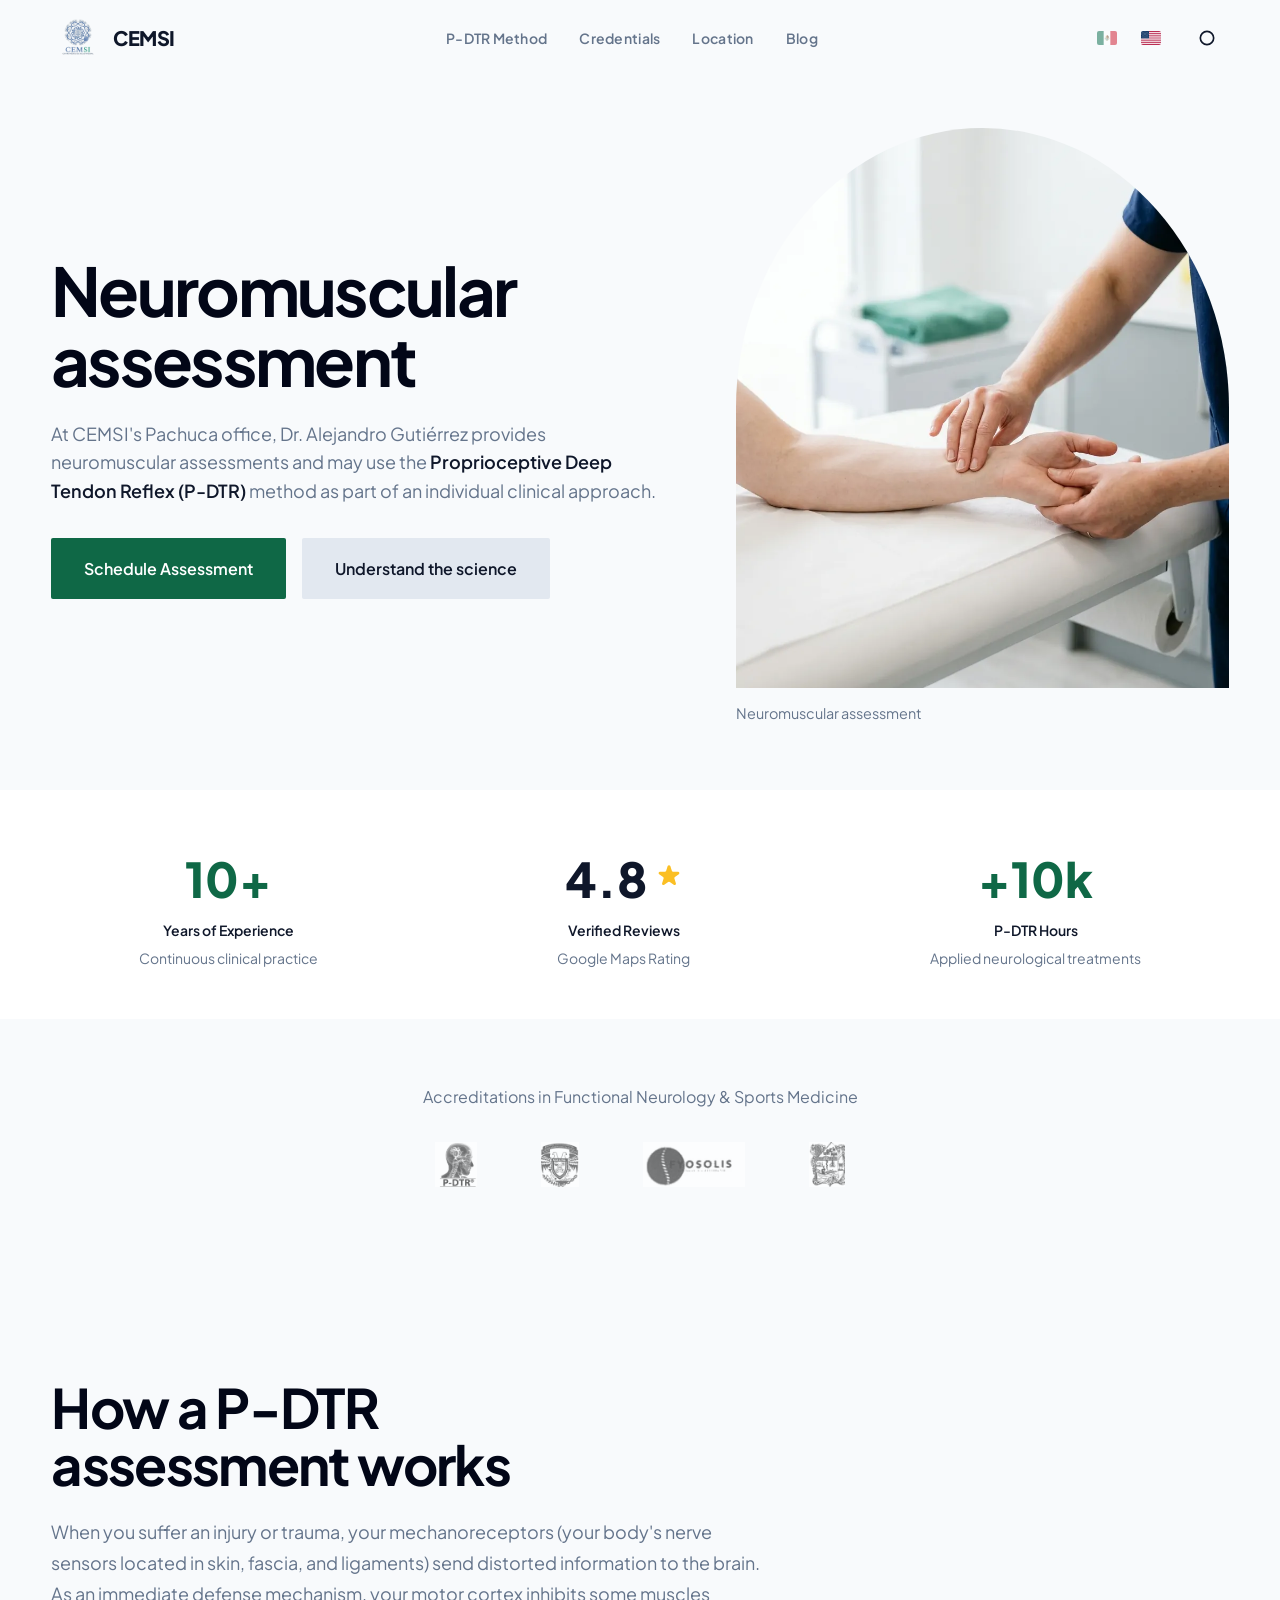
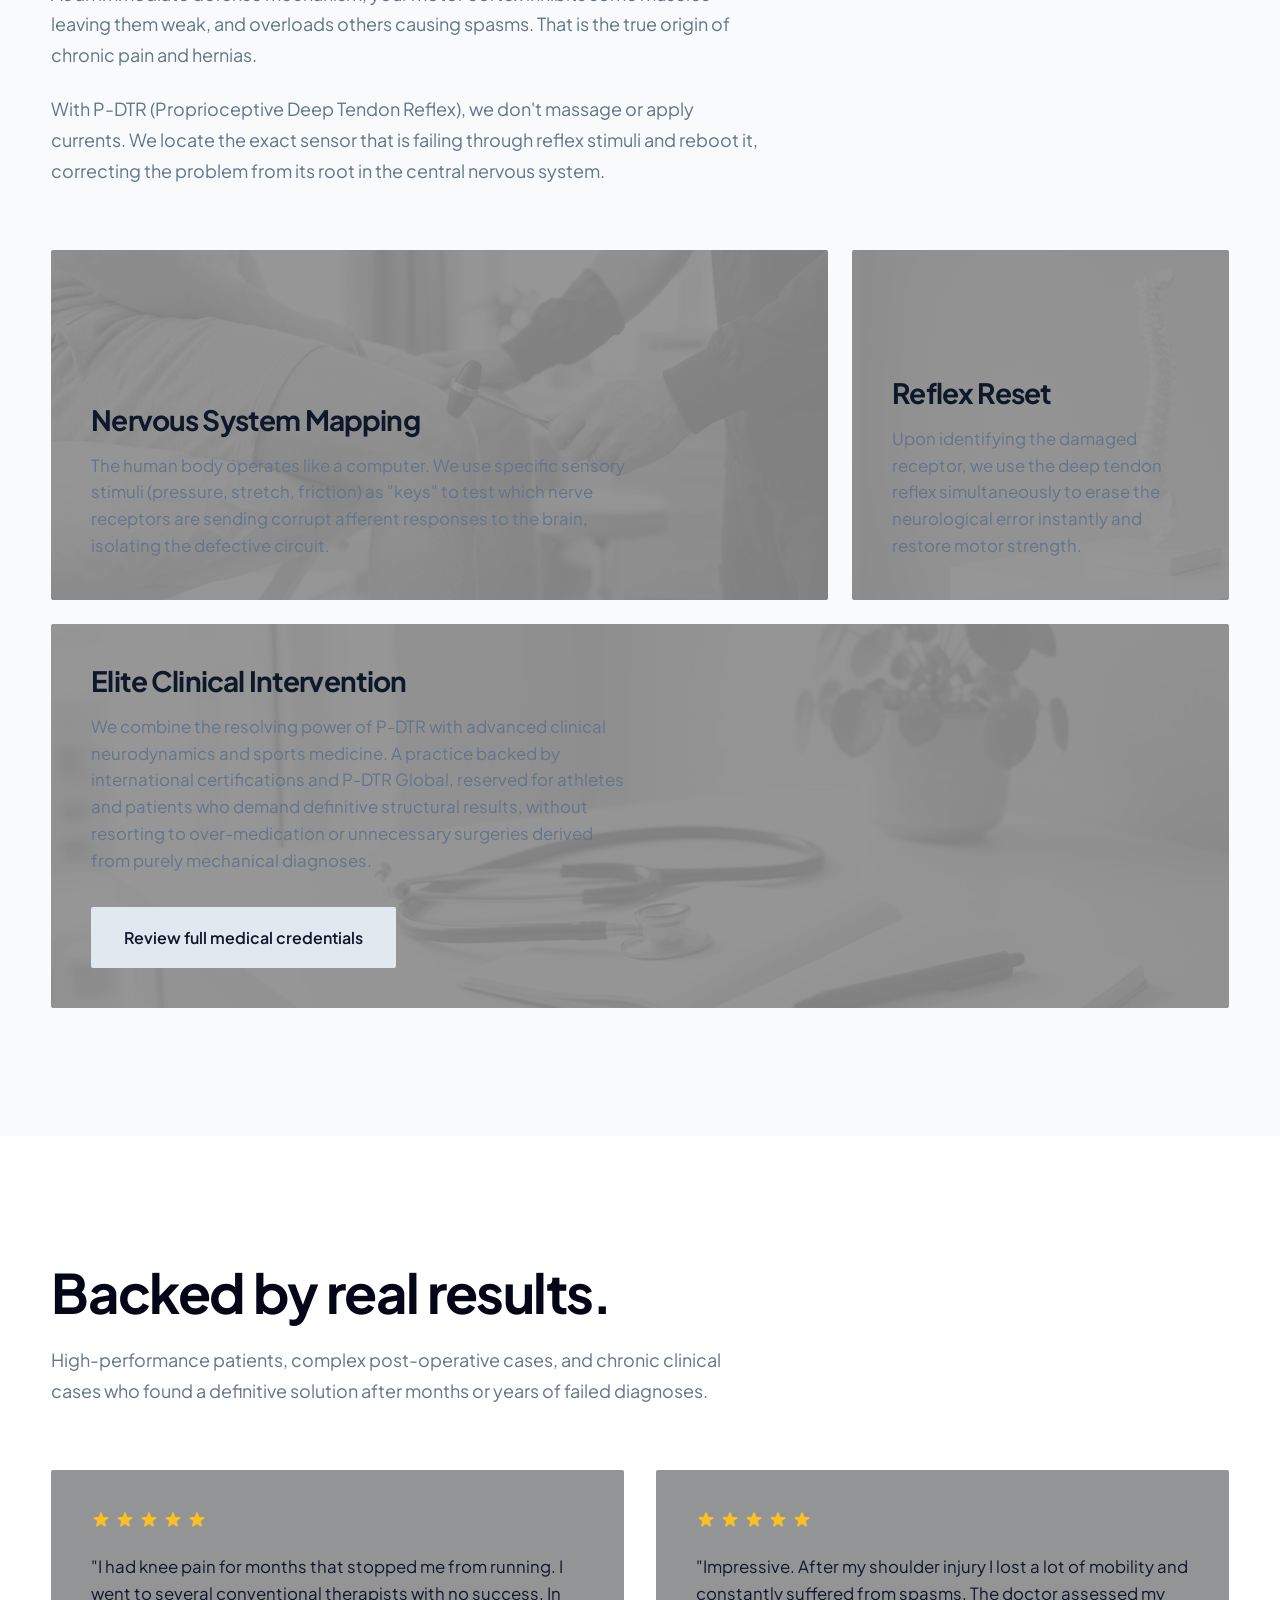
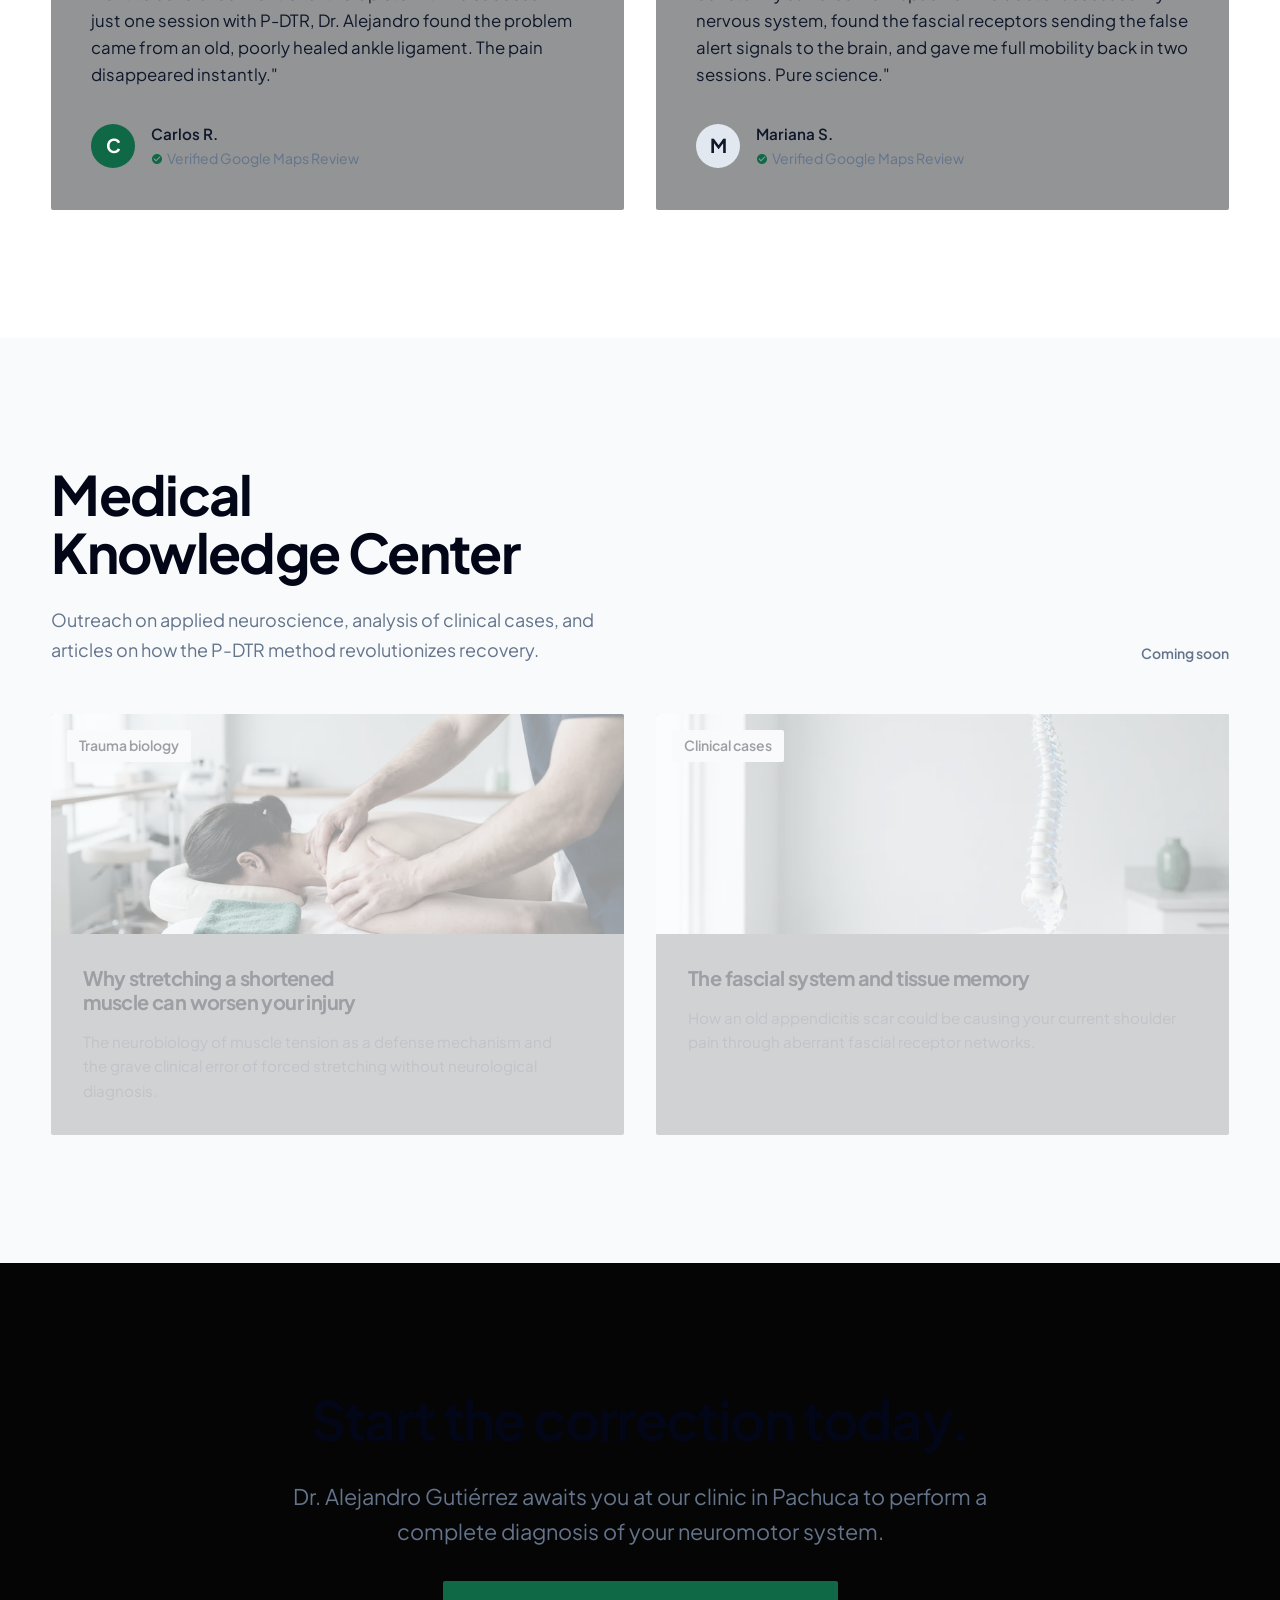
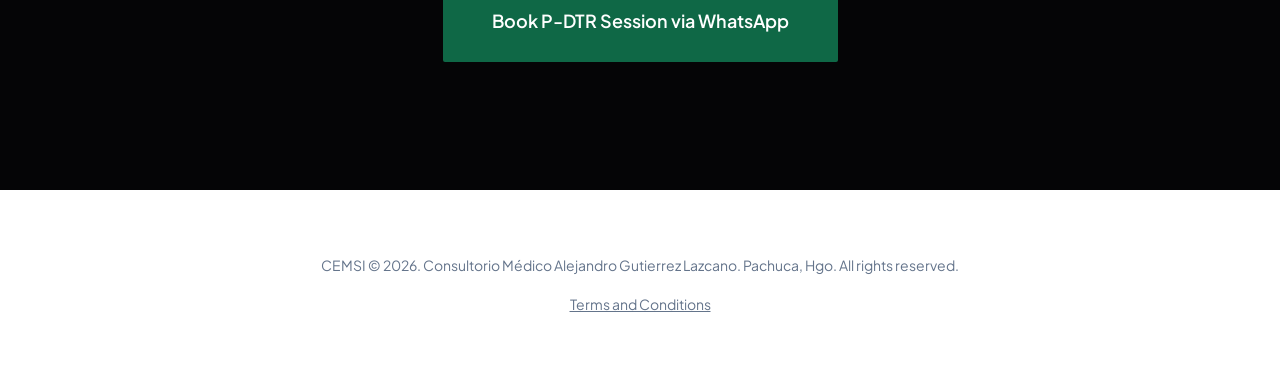
==== commit d9f1363b: "Improve mobile navigation and homepage" ====
--- a/en/index.html
+++ b/en/index.html
@@ -20,14 +20,18 @@
         CEMSI
       </a>
 
-      <nav class="nav" id="nav">
+      <nav class="nav" id="nav" aria-label="Primary navigation">
         <ul class="nav__list">
-          <li><a href="../que-es-pdtr.html">P-DTR Method</a></li>
-          <li><a href="../dr-alejandro-gutierrez.html">Credentials</a></li>
-          <li><a href="../contacto.html">Location</a></li>
-          <li><a href="../blog.html">Blog</a></li>
+          <li><a href="que-es-pdtr.html">P-DTR Method</a></li>
+          <li><a href="dr-alejandro-gutierrez.html">Credentials</a></li>
+          <li><a href="contacto.html">Location</a></li>
+          <li><a href="blog.html">Blog</a></li>
         </ul>
       </nav>
+
+      <button type="button" class="nav-toggle" id="navToggle" aria-controls="nav" aria-expanded="false" aria-label="Open menu">
+        <span></span><span></span>
+      </button>
 
       <div class="header__actions">
         <div class="lang-switch">
@@ -45,49 +49,52 @@
     
     <!-- Cinematic Hero -->
     <section class="hero">
-      <div class="bg-glow"></div>
       <div class="container hero__grid">
-        <div class="reveal">
-
-          
-          <h1>Pain is not in the muscle. It resides in the <span class="hl">brain signal.</span></h1>
-          
-          <p class="lead" style="margin-left: auto; margin-right: auto;">
-            Traditional medicine treats the mechanical symptom. We trace the neurological dysfunction in your central nervous system. Through the <strong>Proprioceptive Deep Tendon Reflex (P-DTR) method</strong>, we reset aberrant afferent pathways to instantly restore your native functionality, without drugs or unnecessary mechanical treatments.
+        <div class="hero__copy reveal">
+
+          
+          <h1>Neuromuscular assessment</h1>
+          
+          <p class="lead">
+            At CEMSI's Pachuca office, Dr. Alejandro Gutiérrez provides neuromuscular assessments and may use the <strong>Proprioceptive Deep Tendon Reflex (P-DTR)</strong> method as part of an individual clinical approach.
           </p>
           
           <div class="hero__actions reveal reveal-delay-1">
             <a href="https://wa.me/527711833567" class="btn btn--primary" target="_blank">
               Schedule Assessment
             </a>
-            <a href="../que-es-pdtr.html" class="btn btn--outline">
+            <a href="que-es-pdtr.html" class="btn btn--outline">
               Understand the science
             </a>
           </div>
         </div>
+        <figure class="hero__media reveal reveal-delay-1">
+          <img src="../assets/images/fotos/valoracion-neuromuscular-1400.webp" alt="Manual examination of the wrist during a neuromuscular assessment" fetchpriority="high" />
+          <figcaption>Neuromuscular assessment</figcaption>
+        </figure>
       </div>
     </section>
 
     <!-- Metrics / Social Proof -->
-    <section class="section" style="padding-block: 3rem; border-bottom: 1px solid var(--line); border-top: 1px solid var(--line); background: var(--surface);">
+    <section class="section" style="padding-block: 3rem; background: var(--surface);">
       <div class="container reveal">
         <div style="display: flex; flex-wrap: wrap; gap: 4rem; justify-content: space-around; text-align: center;">
           <div>
             <span style="font-size: 3rem; font-weight: 800; color: var(--accent);">10+</span>
-            <span style="display: block; color: var(--text); font-size: 0.875rem; text-transform: uppercase; letter-spacing: 0.05em; font-weight: 600;">Years of Experience</span>
-            <span style="display: block; color: var(--muted); font-size: 0.8rem; margin-top: 0.25rem;">Continuous clinical practice</span>
+            <span style="display: block; color: var(--text); font-size: 0.875rem;  font-weight: 600;">Years of Experience</span>
+            <span style="display: block; color: var(--muted); font-size: 0.875rem; margin-top: 0.25rem;">Continuous clinical practice</span>
           </div>
           <div>
             <span style="font-size: 3rem; font-weight: 800; color: var(--text); display: flex; align-items: center; justify-content: center; gap: 0.5rem;">
               4.8 <svg style="width: 28px; height: 28px; fill: #fbbf24; margin-top: -5px;" viewBox="0 0 20 20"><path d="M9.049 2.927c.3-.921 1.603-.921 1.902 0l1.07 3.292a1 1 0 00.95.69h3.462c.969 0 1.371 1.24.588 1.81l-2.8 2.034a1 1 0 00-.364 1.118l1.07 3.292c.3.921-.755 1.688-1.54 1.118l-2.8-2.034a1 1 0 00-1.175 0l-2.8 2.034c-.784.57-1.838-.197-1.539-1.118l1.07-3.292a1 1 0 00-.364-1.118L2.98 8.72c-.783-.57-.38-1.81.588-1.81h3.461a1 1 0 00.951-.69l1.07-3.292z"></path></svg>
             </span>
-            <span style="display: block; color: var(--text); font-size: 0.875rem; text-transform: uppercase; letter-spacing: 0.05em; font-weight: 600;">Verified Reviews</span>
-            <span style="display: block; color: var(--muted); font-size: 0.8rem; margin-top: 0.25rem;">Google Maps Rating</span>
+            <span style="display: block; color: var(--text); font-size: 0.875rem;  font-weight: 600;">Verified Reviews</span>
+            <span style="display: block; color: var(--muted); font-size: 0.875rem; margin-top: 0.25rem;">Google Maps Rating</span>
           </div>
           <div>
             <span style="font-size: 3rem; font-weight: 800; color: var(--accent);">+10k</span>
-            <span style="display: block; color: var(--text); font-size: 0.875rem; text-transform: uppercase; letter-spacing: 0.05em; font-weight: 600;">P-DTR Hours</span>
-            <span style="display: block; color: var(--muted); font-size: 0.8rem; margin-top: 0.25rem;">Applied neurological treatments</span>
+            <span style="display: block; color: var(--text); font-size: 0.875rem;  font-weight: 600;">P-DTR Hours</span>
+            <span style="display: block; color: var(--muted); font-size: 0.875rem; margin-top: 0.25rem;">Applied neurological treatments</span>
           </div>
         </div>
       </div>
@@ -111,7 +118,7 @@
     <section class="section">
       <div class="container">
         <div class="text-block reveal">
-          <h2>The end of structural compensations.</h2>
+          <h2>How a P-DTR assessment works</h2>
           <p>When you suffer an injury or trauma, your mechanoreceptors (your body's nerve sensors located in skin, fascia, and ligaments) send distorted information to the brain. As an immediate defense mechanism, your motor cortex inhibits some muscles leaving them weak, and overloads others causing spasms. That is the true origin of chronic pain and hernias.</p>
           <p>With P-DTR (Proprioceptive Deep Tendon Reflex), we don't massage or apply currents. We locate the exact sensor that is failing through reflex stimuli and reboot it, correcting the problem from its root in the central nervous system.</p>
         </div>
@@ -119,30 +126,27 @@
         <div class="bento">
           
           <!-- Tile 1 (Span 8) -->
-          <a href="../que-es-pdtr.html" class="tile tile--span-8 reveal reveal-delay-1">
+          <a href="que-es-pdtr.html" class="tile tile--span-8 reveal reveal-delay-1">
             <img src="../assets/images/fotos/evaluacion-refleja-1400.webp" class="tile__bg" alt="Neurological assessment" />
             <div style="margin-top: auto; max-width: 600px;">
-              <span style="color: var(--accent); font-size: 0.8rem; font-weight: 700; letter-spacing: 0.1em; display:block; margin-bottom:0.5rem;">ALGORITHMIC DIAGNOSIS</span>
               <h3>Nervous System Mapping</h3>
               <p>The human body operates like a computer. We use specific sensory stimuli (pressure, stretch, friction) as "keys" to test which nerve receptors are sending corrupt afferent responses to the brain, isolating the defective circuit.</p>
             </div>
           </a>
 
           <!-- Tile 2 (Span 4) -->
-          <a href="../que-es-pdtr.html" class="tile tile--span-4 reveal reveal-delay-2">
+          <a href="que-es-pdtr.html" class="tile tile--span-4 reveal reveal-delay-2">
             <img src="../assets/images/fotos/modelo-columna-800.webp" class="tile__bg" alt="Spine" />
             <div style="margin-top: auto;">
-              <span style="color: var(--accent); font-size: 0.8rem; font-weight: 700; letter-spacing: 0.1em; display:block; margin-bottom:0.5rem;">EXECUTION</span>
               <h3>Reflex Reset</h3>
               <p>Upon identifying the damaged receptor, we use the deep tendon reflex simultaneously to erase the neurological error instantly and restore motor strength.</p>
             </div>
           </a>
 
           <!-- Tile 3 (Span 12 - Full Width Horizontal) -->
-          <a href="../dr-alejandro-gutierrez.html" class="tile tile--span-12 reveal reveal-delay-3">
+          <a href="dr-alejandro-gutierrez.html" class="tile tile--span-12 reveal reveal-delay-3">
             <img src="../assets/images/fotos/medicina-integral-1400.webp" class="tile__bg" alt="Sports Medicine" />
             <div style="flex: 1;">
-              <span style="color: var(--accent); font-size: 0.8rem; font-weight: 700; letter-spacing: 0.1em; display:block; margin-bottom:0.5rem;">DIRECTED BY DR. ALEJANDRO GUTIÉRREZ</span>
               <h3>Elite Clinical Intervention</h3>
               <p>We combine the resolving power of P-DTR with advanced clinical neurodynamics and sports medicine. A practice backed by international certifications and P-DTR Global, reserved for athletes and patients who demand definitive structural results, without resorting to over-medication or unnecessary surgeries derived from purely mechanical diagnoses.</p>
               <span class="btn btn--outline" style="margin-top: 2rem;">Review full medical credentials</span>
@@ -176,7 +180,7 @@
               <div style="width: 44px; height: 44px; border-radius: 50%; background: var(--accent); color: #fff; display: flex; align-items: center; justify-content: center; font-weight: 700; font-size: 1.2rem;">C</div>
               <div>
                 <strong style="display: block; font-size: 0.95rem;">Carlos R.</strong>
-                <span style="font-size: 0.8rem; color: var(--muted); display: flex; align-items: center; gap: 0.25rem;">
+                <span style="font-size: 0.875rem; color: var(--muted); display: flex; align-items: center; gap: 0.25rem;">
                   <svg style="width:12px;height:12px;fill:var(--accent)" viewBox="0 0 24 24"><path d="M12 2C6.48 2 2 6.48 2 12s4.48 10 10 10 10-4.48 10-10S17.52 2 12 2zm-2 15l-5-5 1.41-1.41L10 14.17l7.59-7.59L19 8l-9 9z"/></svg> 
                   Verified Google Maps Review
                 </span>
@@ -197,7 +201,7 @@
               <div style="width: 44px; height: 44px; border-radius: 50%; background: var(--surface-highlight); color: var(--text); display: flex; align-items: center; justify-content: center; font-weight: 700; font-size: 1.2rem;">M</div>
               <div>
                 <strong style="display: block; font-size: 0.95rem;">Mariana S.</strong>
-                <span style="font-size: 0.8rem; color: var(--muted); display: flex; align-items: center; gap: 0.25rem;">
+                <span style="font-size: 0.875rem; color: var(--muted); display: flex; align-items: center; gap: 0.25rem;">
                   <svg style="width:12px;height:12px;fill:var(--accent)" viewBox="0 0 24 24"><path d="M12 2C6.48 2 2 6.48 2 12s4.48 10 10 10 10-4.48 10-10S17.52 2 12 2zm-2 15l-5-5 1.41-1.41L10 14.17l7.59-7.59L19 8l-9 9z"/></svg> 
                   Verified Google Maps Review
                 </span>
@@ -217,14 +221,14 @@
             <h2>Medical Knowledge Center</h2>
             <p>Outreach on applied neuroscience, analysis of clinical cases, and articles on how the P-DTR method revolutionizes recovery.</p>
           </div>
-          <div style="padding: 0.5rem 1rem; border: 1px solid var(--accent); color: var(--accent); border-radius: var(--r-pill); font-size: 0.8rem; font-weight: 800; letter-spacing: 0.05em;">COMING SOON</div>
+          <p style="font-size: 0.875rem; font-weight: 600;">Coming soon</p>
         </div>
 
         <div style="display: grid; grid-template-columns: repeat(auto-fit, minmax(320px, 1fr)); gap: 2rem; opacity: 0.4; pointer-events: none; filter: grayscale(50%);">
           
           <div class="tile" style="padding: 0; min-height: 400px; display: flex; flex-direction: column;">
-            <div style="height: 220px; background: url('../assets/images/fotos/terapia-manual-800.webp') center/cover; border-bottom: 1px solid var(--line); position: relative;">
-              <div style="position: absolute; top: 1rem; left: 1rem; background: var(--bg); font-size: 0.75rem; padding: 0.25rem 0.75rem; border-radius: var(--r-pill); font-weight: 600; text-transform: uppercase;">Trauma Biology</div>
+            <div style="height: 220px; background: url('../assets/images/fotos/terapia-manual-800.webp') center/cover; position: relative;">
+              <div style="position: absolute; top: 1rem; left: 1rem; background: var(--bg); font-size: 0.875rem; padding: 0.25rem 0.75rem; border-radius: var(--r-pill); font-weight: 600; ">Trauma biology</div>
             </div>
             <div style="padding: 2rem; flex: 1;">
               <h3 style="font-size: 1.25rem;">Why stretching a shortened muscle can worsen your injury</h3>
@@ -233,8 +237,8 @@
           </div>
 
           <div class="tile" style="padding: 0; min-height: 400px; display: flex; flex-direction: column;">
-            <div style="height: 220px; background: url('../assets/images/fotos/modelo-columna-800.webp') center/cover; border-bottom: 1px solid var(--line); position: relative;">
-              <div style="position: absolute; top: 1rem; left: 1rem; background: var(--bg); font-size: 0.75rem; padding: 0.25rem 0.75rem; border-radius: var(--r-pill); font-weight: 600; text-transform: uppercase;">Clinical Cases</div>
+            <div style="height: 220px; background: url('../assets/images/fotos/modelo-columna-800.webp') center/cover; position: relative;">
+              <div style="position: absolute; top: 1rem; left: 1rem; background: var(--bg); font-size: 0.875rem; padding: 0.25rem 0.75rem; border-radius: var(--r-pill); font-weight: 600; ">Clinical cases</div>
             </div>
             <div style="padding: 2rem; flex: 1;">
               <h3 style="font-size: 1.25rem;">The fascial system and tissue memory</h3>
@@ -259,7 +263,7 @@
 
   </main>
 
-  <footer style="padding: 4rem 0; border-top: 1px solid var(--line); text-align: center; background: var(--surface);">
+  <footer style="padding: 4rem 0; text-align: center; background: var(--surface);">
     <div class="container">
       <p style="font-size: 0.875rem; color: var(--muted); margin-bottom: 1rem;">CEMSI © 2026. Consultorio Médico Alejandro Gutierrez Lazcano. Pachuca, Hgo. All rights reserved.</p>
       <p style="font-size: 0.875rem;"><a href="terms-and-conditions.html" style="color: var(--muted); text-decoration: underline;">Terms and Conditions</a></p>
@@ -267,6 +271,7 @@
   </footer>
 
   <script>
+    document.documentElement.classList.add('js');
     const html = document.documentElement;
     const themeToggle = document.getElementById('themeToggle');
     
@@ -296,5 +301,7 @@
       document.querySelectorAll('.reveal').forEach(el => observer.observe(el));
     });
   </script>
+
+  <script src="../assets/js/site-nav.js" defer></script>
 </body>
 </html>
--- a/assets/css/styles.css
+++ b/assets/css/styles.css
@@ -116,7 +116,7 @@
   padding: 0 var(--gutter);
 }
 
-.section { padding-block: var(--section); border-bottom: 1px solid var(--line); transition: border-color 0.5s ease; }
+.section { padding-block: var(--section); transition: border-color 0.5s ease; }
 .section--surface { background: var(--surface); transition: background 0.5s ease; }
 
 .lead { font-size: var(--fs-lead); max-width: 65ch; line-height: 1.6; }
@@ -146,9 +146,9 @@
   box-shadow: 0 10px 30px -10px var(--accent);
 }
 .btn--outline {
-  background: transparent;
+  background: var(--surface-highlight);
   color: var(--text);
-  border-color: var(--line-strong);
+  border-color: transparent;
 }
 .btn--outline:hover {
   border-color: var(--text);
@@ -239,7 +239,7 @@
   border-radius: var(--r-card);
   overflow: hidden;
   background: var(--surface);
-  border: 1px solid var(--line);
+  border: 0;
   display: flex;
   flex-direction: column;
   transition: transform 0.6s var(--ease-out), border-color 0.4s, background 0.5s;
@@ -267,7 +267,7 @@
 }
 .tile::before {
   content: ""; position: absolute; inset: 0; z-index: -1;
-  background: linear-gradient(to top, var(--surface) 20%, transparent);
+  background: rgba(5, 5, 7, 0.42);
   transition: background 0.5s ease;
 }
 .tile h3 { font-size: 1.75rem; margin-bottom: 1rem; color: var(--text); }
@@ -284,8 +284,8 @@
 }
 
 /* Seals */
-.seals { padding: 4rem 0; border-bottom: 1px solid var(--line); }
-.seals p { text-align: center; font-size: 0.875rem; letter-spacing: 0.05em; text-transform: uppercase; margin-bottom: 2rem; color: var(--line-strong); }
+.seals { padding: 4rem 0; }
+.seals p { text-align: center; font-size: 1rem; margin-bottom: 2rem; color: var(--muted); }
 .seals__list { display: flex; justify-content: center; flex-wrap: wrap; gap: 4rem; list-style: none; padding: 0; margin: 0; }
 .seals__list img { height: 45px; opacity: 0.6; filter: grayscale(100%); mix-blend-mode: multiply; transition: opacity 0.4s, filter 0.5s; }
 .seals__list img:hover { opacity: 1; filter: grayscale(0%); }
@@ -301,8 +301,8 @@
 }
 
 /* Scroll Reveals (Intersection Observer) */
-.reveal { opacity: 0; transform: translateY(30px); transition: opacity 0.9s var(--ease-out), transform 0.9s var(--ease-out); }
-.reveal.is-visible { opacity: 1; transform: translateY(0); }
+html.js .reveal { opacity: 0; transform: translateY(30px); transition: opacity 0.9s var(--ease-out), transform 0.9s var(--ease-out); }
+html.js .reveal.is-visible { opacity: 1; transform: translateY(0); }
 .reveal-delay-1 { transition-delay: 0.1s; }
 .reveal-delay-2 { transition-delay: 0.2s; }
 .reveal-delay-3 { transition-delay: 0.3s; }
@@ -310,7 +310,7 @@
 /* Cred Grid */
 .cred-grid { display: grid; grid-template-columns: repeat(auto-fit, minmax(300px, 1fr)); gap: 1.5rem; }
 .cred {
-  border: 1px solid var(--line);
+  border: 0;
   background: var(--surface);
   padding: 1.5rem;
   border-radius: var(--r-card);
@@ -322,7 +322,7 @@
 .cred { display: flex; flex-direction: column; }
 .cred img { aspect-ratio: 4 / 3; object-fit: cover; object-position: top; }
 .cred__tag { font-size: 0.7rem; letter-spacing: 0.14em; text-transform: uppercase; color: var(--accent); margin-bottom: 0.6rem; font-weight: 700; }
-.cred__meta { list-style: none; padding: 0; margin: 1rem 0 0; display: grid; gap: 0.35rem; font-size: 0.85rem; color: var(--muted, inherit); border-top: 1px solid var(--line); padding-top: 1rem; }
+.cred__meta { list-style: none; padding: 0; margin: 1rem 0 0; display: grid; gap: 0.35rem; font-size: 0.875rem; color: var(--muted, inherit); padding-top: 1rem; }
 .cred__meta strong { color: var(--text); font-weight: 600; }
 
 /* Education Timeline */
@@ -334,7 +334,153 @@
 .timeline p { font-size: 0.95rem; margin: 0; }
 
 /* Text Blocks */
-.text-block { max-width: 800px; margin-bottom: 4rem; }
+.text-block { max-width: 60ch; margin-bottom: 4rem; }
 .text-block h2 { margin-bottom: 1.5rem; }
 .text-block p { margin-bottom: 1.5rem; font-size: 1.125rem; color: var(--muted); text-align: justify; hyphens: auto; -webkit-hyphens: auto; }
 .text-block p:last-child { margin-bottom: 0; }
+
+/* P-DTR Official Badge */
+.pdtr-badge { display: flex; flex-direction: column; align-items: center; gap: 1.25rem; text-align: center; padding: 4rem 0; }
+.pdtr-badge__label { font-size: 0.75rem; letter-spacing: 0.15em; text-transform: uppercase; color: var(--muted); }
+.pdtr-badge__link { display: inline-block; background: #ffffff; padding: 1rem; border-radius: 2px; border: 0; transition: transform 0.4s var(--ease-out); }
+.pdtr-badge__link:hover { transform: translateY(-4px); box-shadow: 0 18px 40px var(--accent-glow); }
+.pdtr-badge__link img { width: 180px; height: auto; display: block; }
+.pdtr-badge__caption { font-size: 0.875rem; color: var(--muted); }
+.pdtr-badge__caption a { color: var(--accent); text-decoration: underline; }
+
+/* Site navigation, home composition, and small-screen layout */
+:root {
+  --gutter: clamp(1.25rem, 4vw, 3.5rem);
+  --r-pill: 2px;
+}
+
+.site-header {
+  background: var(--bg);
+  backdrop-filter: none;
+  border-bottom: 0;
+}
+
+.nav-toggle {
+  display: none;
+  width: 44px;
+  height: 44px;
+  padding: 11px;
+  border: 0;
+  border-radius: 0;
+  background: transparent;
+  color: var(--text);
+  cursor: pointer;
+}
+
+.nav-toggle span {
+  display: block;
+  width: 22px;
+  height: 2px;
+  margin: 5px 0;
+  background: currentColor;
+  transition: transform 180ms ease;
+}
+
+.nav-toggle[aria-expanded="true"] span:first-child { transform: translateY(3.5px) rotate(45deg); }
+.nav-toggle[aria-expanded="true"] span:last-child { transform: translateY(-3.5px) rotate(-45deg); }
+
+.lang-switch a {
+  display: grid;
+  min-width: 36px;
+  min-height: 44px;
+  place-items: center;
+}
+
+.hero {
+  min-height: min(84svh, 900px);
+  padding-block: 8rem 4rem;
+}
+
+.hero__grid {
+  grid-template-columns: minmax(0, 1.05fr) minmax(280px, 0.85fr);
+  align-items: center;
+  gap: clamp(2rem, 6vw, 6rem);
+  text-align: left;
+}
+
+.hero__copy { max-width: 680px; }
+.hero h1 { max-width: 12ch; margin: 0; }
+.hero h1 .hl { color: inherit; }
+.hero .lead { margin: 1.5rem 0 2rem; max-width: 56ch; }
+.hero .lead { font-size: 1.125rem; }
+.hero__actions { justify-content: flex-start; flex-wrap: wrap; }
+.hero__media { margin: 0; min-width: 0; }
+.hero__media img {
+  width: 100%;
+  aspect-ratio: 0.88;
+  object-fit: cover;
+  object-position: center;
+  border-radius: 50% 50% 0 0;
+  animation: hero-photo-drift 14s ease-in-out infinite alternate;
+}
+.hero__media figcaption { margin-top: 0.85rem; color: var(--muted); font-size: 0.9rem; }
+.bg-glow { display: none; }
+.text-block p { text-align: left; }
+.cred__tag, .timeline__year, .pdtr-badge__label { font-size: 0.8125rem; letter-spacing: 0.04em; }
+.cred__meta { font-size: 0.875rem; }
+.theme-toggle { width: 44px; height: 44px; }
+.btn { min-height: 48px; }
+html.dark .btn--primary { color: #050507; }
+
+@keyframes hero-photo-drift {
+  from { transform: scale(1); }
+  to { transform: scale(1.035); }
+}
+
+a:focus-visible,
+button:focus-visible { outline: 3px solid var(--accent); outline-offset: 4px; }
+
+@media (max-width: 900px) {
+  .site-header { padding-block: 0.5rem; }
+  .header__inner { gap: 0.5rem; }
+  .nav-toggle { display: block; order: 3; flex: 0 0 44px; }
+  .header__actions { gap: 0.25rem; margin-left: auto; }
+  .nav {
+    display: none;
+    position: absolute;
+    top: 100%;
+    left: var(--gutter);
+    right: var(--gutter);
+    padding: 0.75rem 1rem;
+    background: var(--surface);
+    box-shadow: 0 16px 28px rgba(0, 0, 0, 0.2);
+  }
+  .nav.is-open { display: block; }
+  .nav__list { display: grid; gap: 0; }
+  .nav__list li + li { border-top: 1px solid var(--line); }
+  .nav__list a { display: block; padding: 0.9rem 0.25rem; font-size: 1rem; }
+  .hero { min-height: 0; padding-block: 7.5rem 4rem; }
+  .hero__grid { grid-template-columns: minmax(0, 1fr) minmax(220px, 0.8fr); gap: 2rem; }
+  .hero h1 { font-size: clamp(2.4rem, 6vw, 4rem); }
+}
+
+@media (max-width: 680px) {
+  .brand { gap: 0.35rem; font-size: 1.05rem; }
+  .brand img { height: 36px; }
+  .theme-toggle { padding: 0.5rem; }
+  .hero { padding-block: 6.5rem 3rem; }
+  .hero__grid { grid-template-columns: minmax(0, 1fr); gap: 2rem; }
+  .hero__copy { max-width: none; }
+  .hero h1 { max-width: 18ch; font-size: clamp(2.35rem, 10vw, 3.5rem); }
+  .hero .lead { margin-block: 1rem 1.5rem; font-size: 1.125rem; line-height: 1.55; }
+  .hero__actions { display: grid; grid-template-columns: minmax(0, 1fr); gap: 0.65rem; }
+  .hero__actions .btn { width: 100%; min-height: 48px; }
+  .hero__media { width: min(100%, 360px); margin-inline: auto; }
+  .hero__media img { aspect-ratio: 1.05; }
+  .section { padding-block: clamp(4rem, 14vw, 6rem); }
+  .seals { padding-block: 2rem; }
+  .seals__list { gap: 1.5rem; }
+  .seals__list img { height: 36px; }
+  .cred-grid { grid-template-columns: minmax(0, 1fr); }
+}
+
+@media (prefers-reduced-motion: reduce) {
+  html { scroll-behavior: auto; }
+  *, *::before, *::after { scroll-behavior: auto !important; transition-duration: 0.01ms !important; animation-duration: 0.01ms !important; }
+  html.js .reveal { opacity: 1; transform: none; }
+}
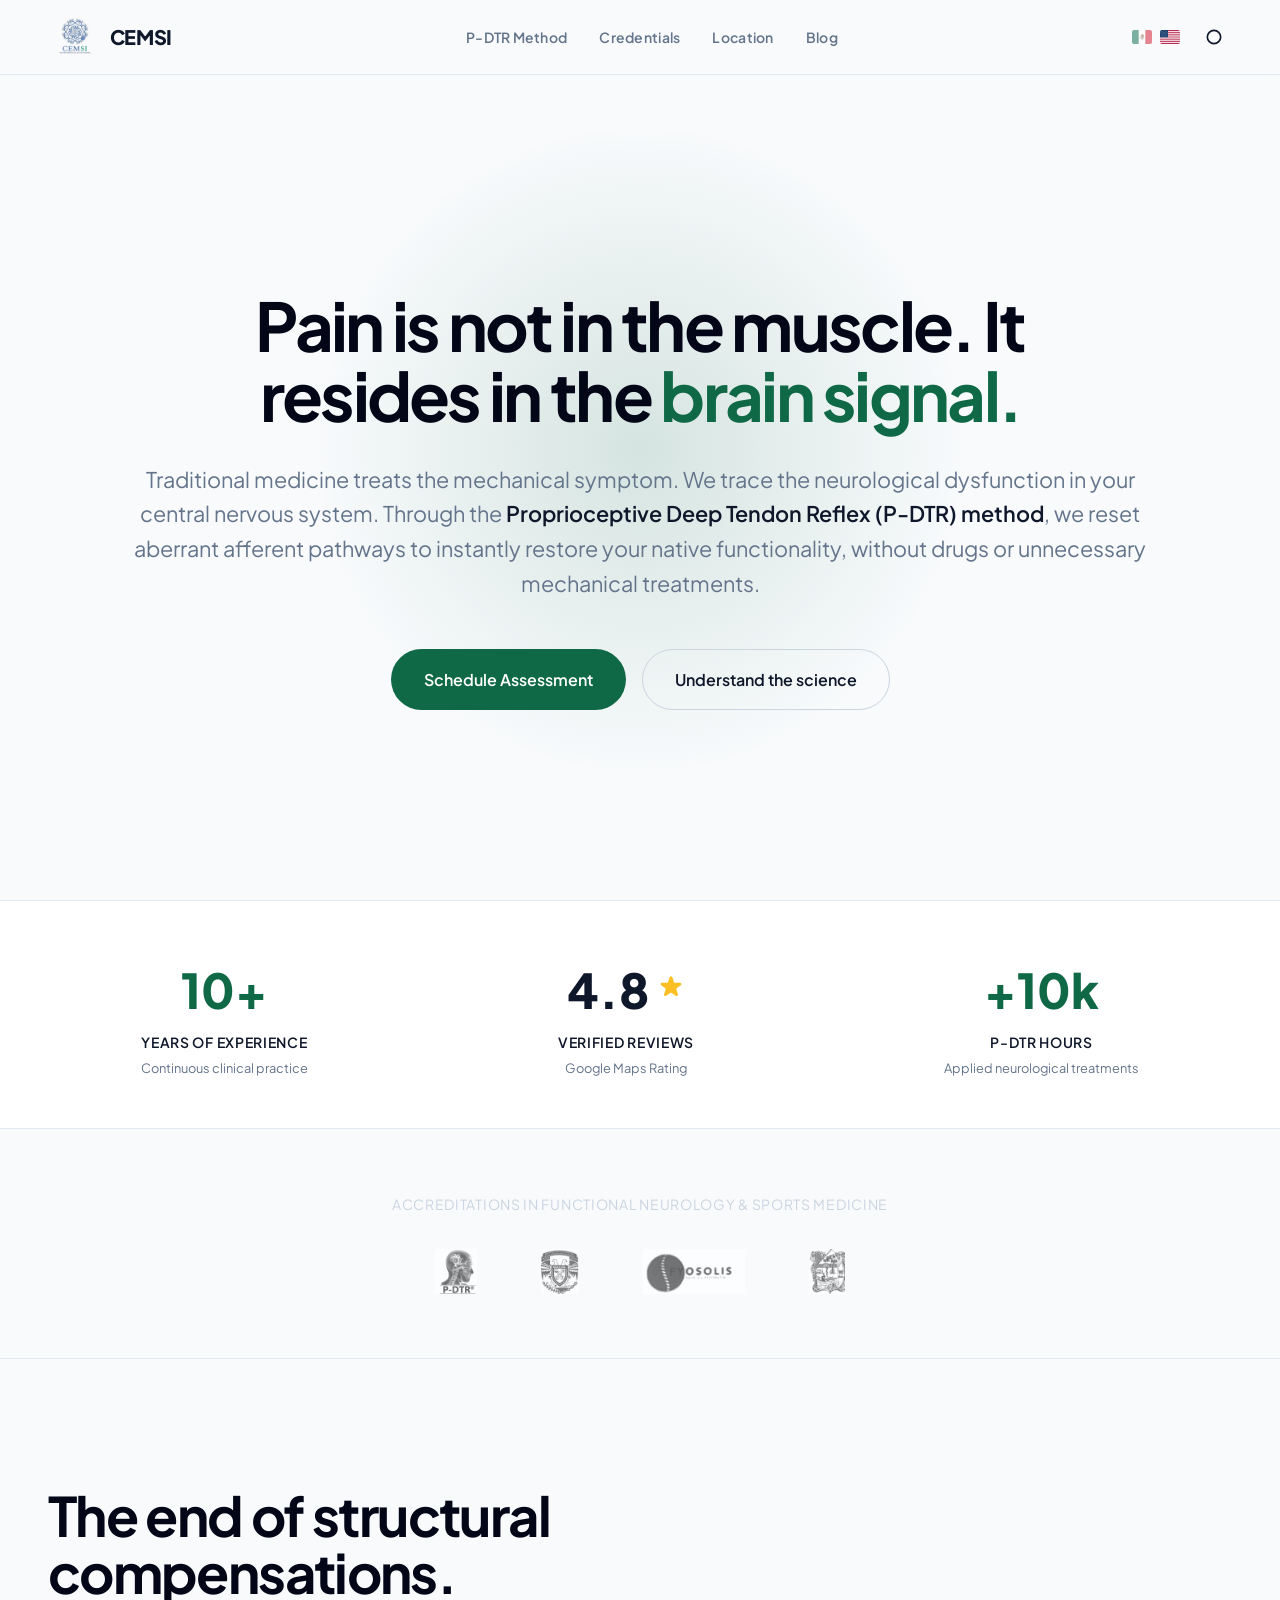
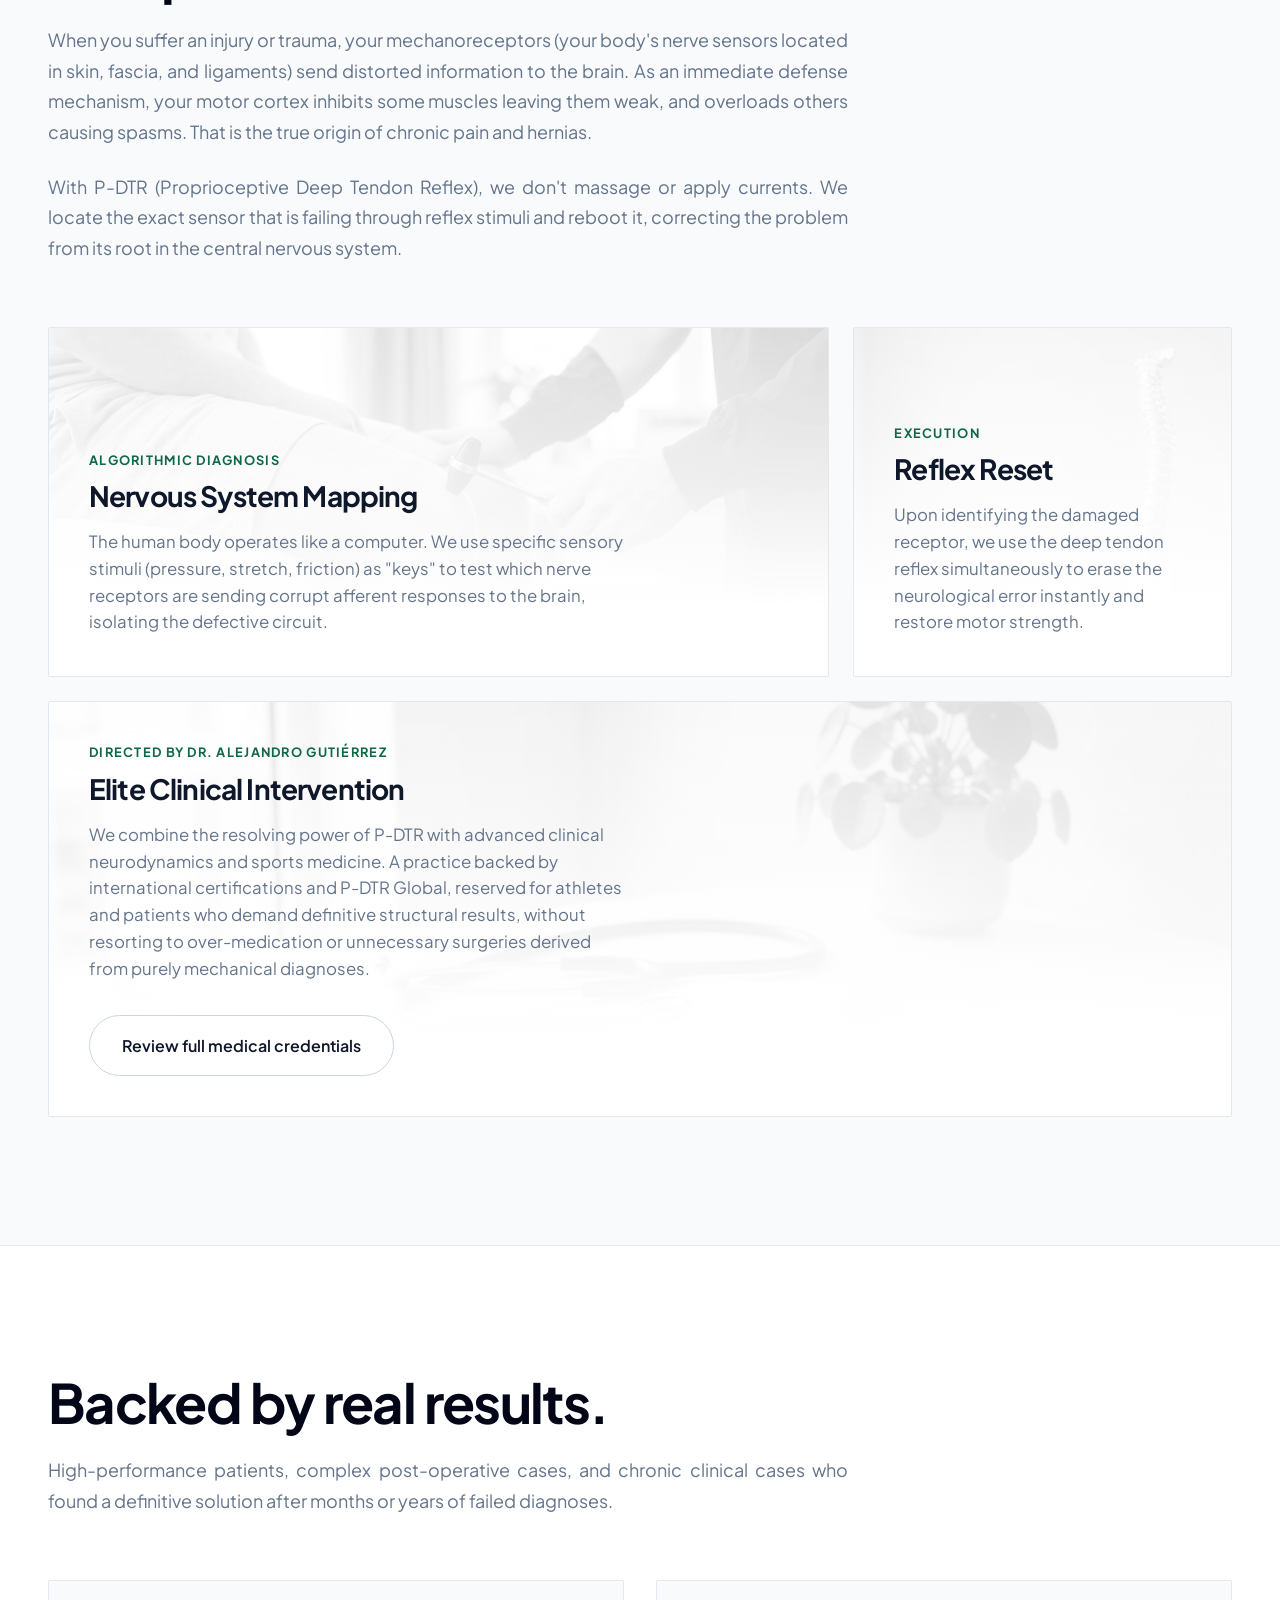
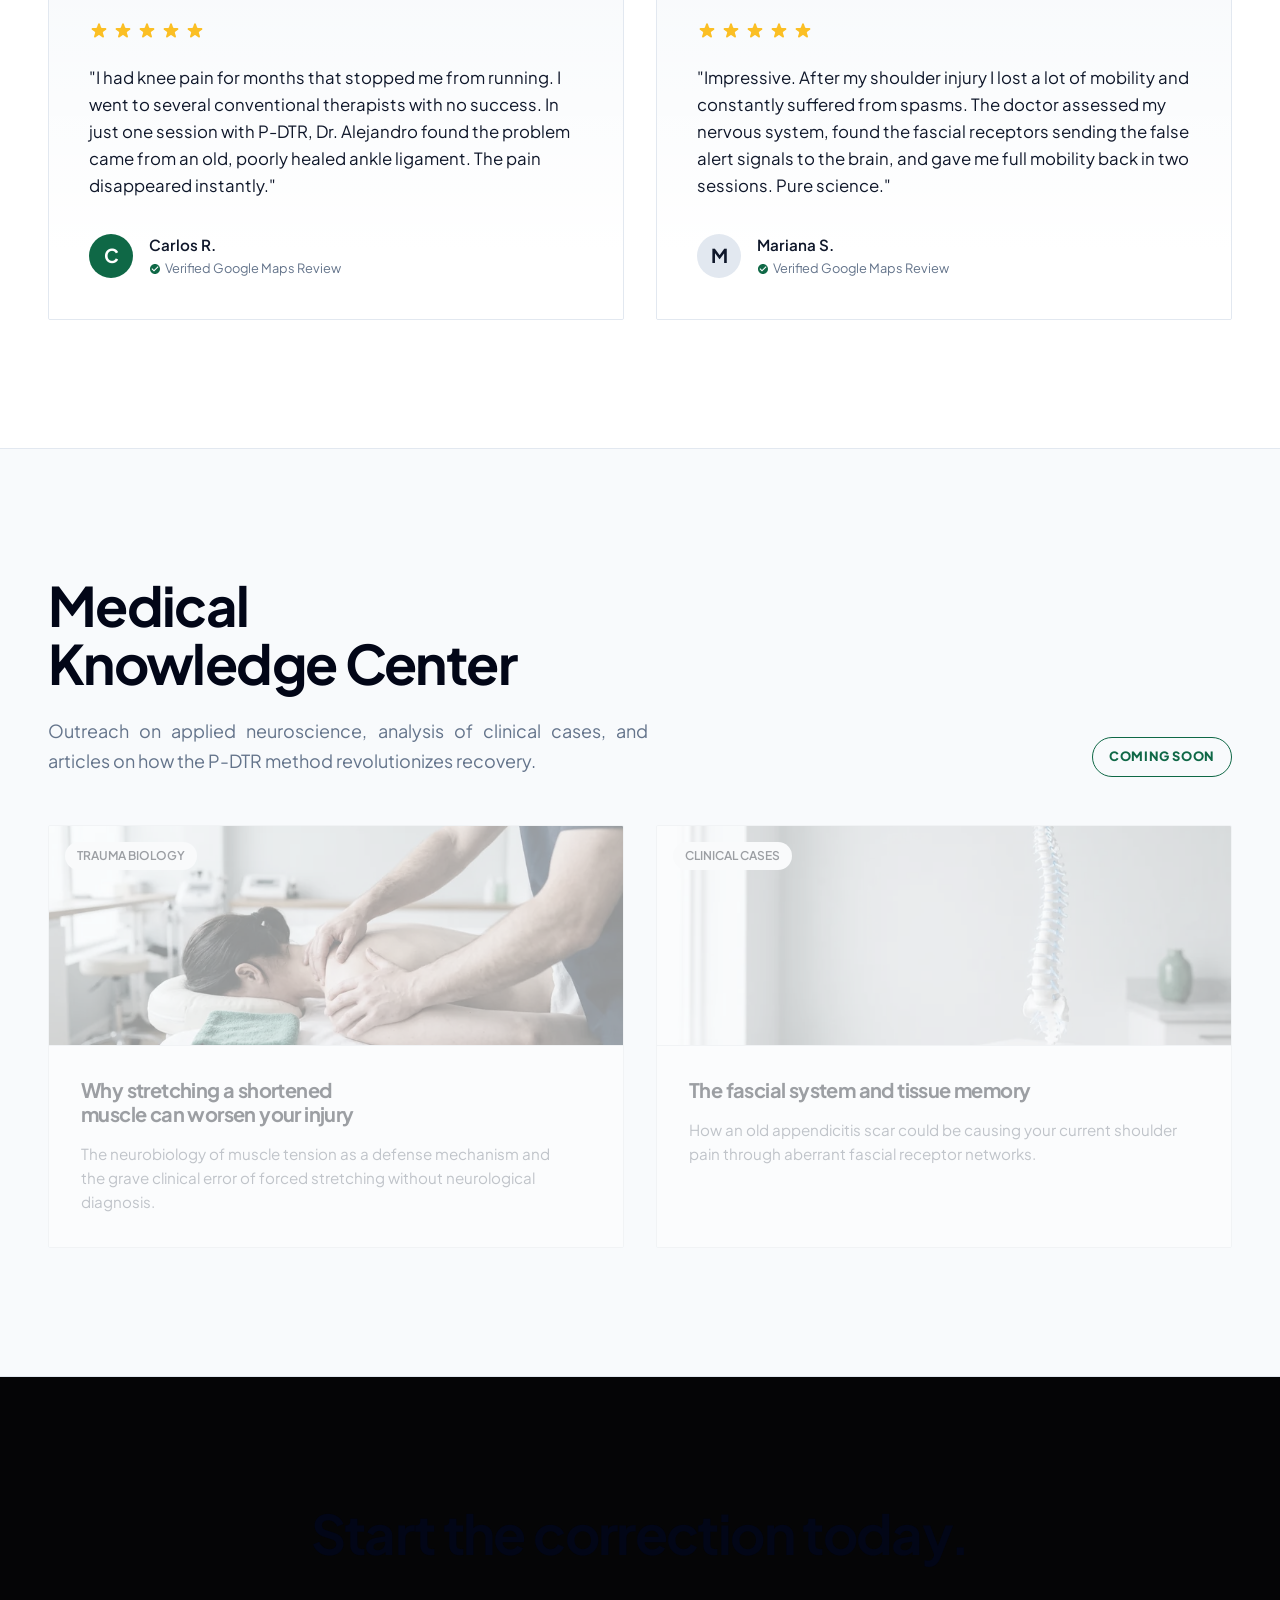
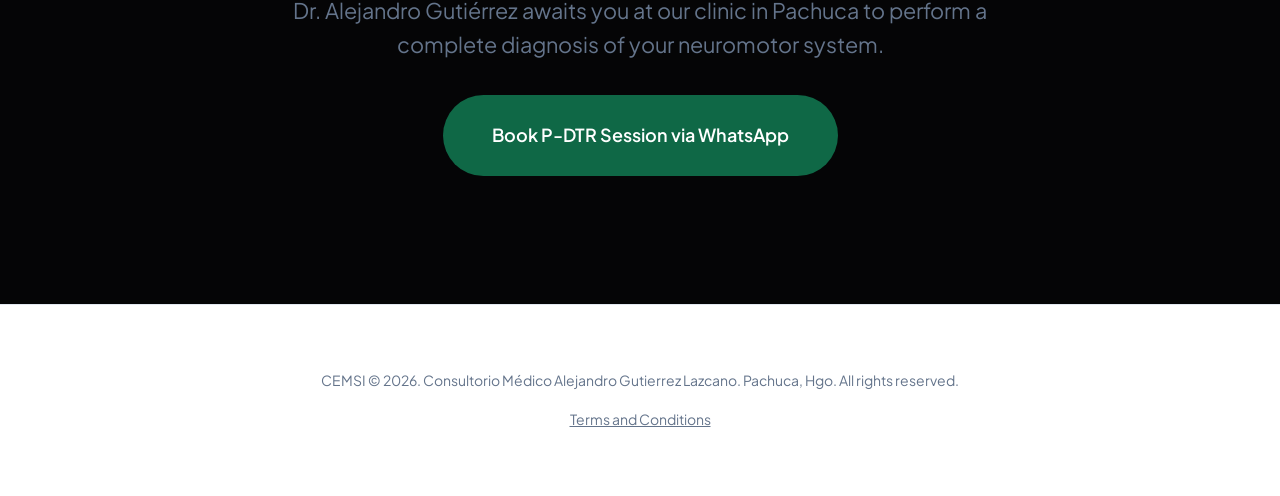
==== commit 38994c3e: "Restore original design and fix navigation" ====
--- a/en/index.html
+++ b/en/index.html
@@ -49,14 +49,15 @@
     
     <!-- Cinematic Hero -->
     <section class="hero">
+      <div class="bg-glow"></div>
       <div class="container hero__grid">
-        <div class="hero__copy reveal">
-
-          
-          <h1>Neuromuscular assessment</h1>
-          
-          <p class="lead">
-            At CEMSI's Pachuca office, Dr. Alejandro Gutiérrez provides neuromuscular assessments and may use the <strong>Proprioceptive Deep Tendon Reflex (P-DTR)</strong> method as part of an individual clinical approach.
+        <div class="reveal">
+
+          
+          <h1>Pain is not in the muscle. It resides in the <span class="hl">brain signal.</span></h1>
+          
+          <p class="lead" style="margin-left: auto; margin-right: auto;">
+            Traditional medicine treats the mechanical symptom. We trace the neurological dysfunction in your central nervous system. Through the <strong>Proprioceptive Deep Tendon Reflex (P-DTR) method</strong>, we reset aberrant afferent pathways to instantly restore your native functionality, without drugs or unnecessary mechanical treatments.
           </p>
           
           <div class="hero__actions reveal reveal-delay-1">
@@ -68,33 +69,29 @@
             </a>
           </div>
         </div>
-        <figure class="hero__media reveal reveal-delay-1">
-          <img src="../assets/images/fotos/valoracion-neuromuscular-1400.webp" alt="Manual examination of the wrist during a neuromuscular assessment" fetchpriority="high" />
-          <figcaption>Neuromuscular assessment</figcaption>
-        </figure>
       </div>
     </section>
 
     <!-- Metrics / Social Proof -->
-    <section class="section" style="padding-block: 3rem; background: var(--surface);">
+    <section class="section" style="padding-block: 3rem; border-bottom: 1px solid var(--line); border-top: 1px solid var(--line); background: var(--surface);">
       <div class="container reveal">
         <div style="display: flex; flex-wrap: wrap; gap: 4rem; justify-content: space-around; text-align: center;">
           <div>
             <span style="font-size: 3rem; font-weight: 800; color: var(--accent);">10+</span>
-            <span style="display: block; color: var(--text); font-size: 0.875rem;  font-weight: 600;">Years of Experience</span>
-            <span style="display: block; color: var(--muted); font-size: 0.875rem; margin-top: 0.25rem;">Continuous clinical practice</span>
+            <span style="display: block; color: var(--text); font-size: 0.875rem; text-transform: uppercase; letter-spacing: 0.05em; font-weight: 600;">Years of Experience</span>
+            <span style="display: block; color: var(--muted); font-size: 0.8rem; margin-top: 0.25rem;">Continuous clinical practice</span>
           </div>
           <div>
             <span style="font-size: 3rem; font-weight: 800; color: var(--text); display: flex; align-items: center; justify-content: center; gap: 0.5rem;">
               4.8 <svg style="width: 28px; height: 28px; fill: #fbbf24; margin-top: -5px;" viewBox="0 0 20 20"><path d="M9.049 2.927c.3-.921 1.603-.921 1.902 0l1.07 3.292a1 1 0 00.95.69h3.462c.969 0 1.371 1.24.588 1.81l-2.8 2.034a1 1 0 00-.364 1.118l1.07 3.292c.3.921-.755 1.688-1.54 1.118l-2.8-2.034a1 1 0 00-1.175 0l-2.8 2.034c-.784.57-1.838-.197-1.539-1.118l1.07-3.292a1 1 0 00-.364-1.118L2.98 8.72c-.783-.57-.38-1.81.588-1.81h3.461a1 1 0 00.951-.69l1.07-3.292z"></path></svg>
             </span>
-            <span style="display: block; color: var(--text); font-size: 0.875rem;  font-weight: 600;">Verified Reviews</span>
-            <span style="display: block; color: var(--muted); font-size: 0.875rem; margin-top: 0.25rem;">Google Maps Rating</span>
+            <span style="display: block; color: var(--text); font-size: 0.875rem; text-transform: uppercase; letter-spacing: 0.05em; font-weight: 600;">Verified Reviews</span>
+            <span style="display: block; color: var(--muted); font-size: 0.8rem; margin-top: 0.25rem;">Google Maps Rating</span>
           </div>
           <div>
             <span style="font-size: 3rem; font-weight: 800; color: var(--accent);">+10k</span>
-            <span style="display: block; color: var(--text); font-size: 0.875rem;  font-weight: 600;">P-DTR Hours</span>
-            <span style="display: block; color: var(--muted); font-size: 0.875rem; margin-top: 0.25rem;">Applied neurological treatments</span>
+            <span style="display: block; color: var(--text); font-size: 0.875rem; text-transform: uppercase; letter-spacing: 0.05em; font-weight: 600;">P-DTR Hours</span>
+            <span style="display: block; color: var(--muted); font-size: 0.8rem; margin-top: 0.25rem;">Applied neurological treatments</span>
           </div>
         </div>
       </div>
@@ -118,7 +115,7 @@
     <section class="section">
       <div class="container">
         <div class="text-block reveal">
-          <h2>How a P-DTR assessment works</h2>
+          <h2>The end of structural compensations.</h2>
           <p>When you suffer an injury or trauma, your mechanoreceptors (your body's nerve sensors located in skin, fascia, and ligaments) send distorted information to the brain. As an immediate defense mechanism, your motor cortex inhibits some muscles leaving them weak, and overloads others causing spasms. That is the true origin of chronic pain and hernias.</p>
           <p>With P-DTR (Proprioceptive Deep Tendon Reflex), we don't massage or apply currents. We locate the exact sensor that is failing through reflex stimuli and reboot it, correcting the problem from its root in the central nervous system.</p>
         </div>
@@ -129,6 +126,7 @@
           <a href="que-es-pdtr.html" class="tile tile--span-8 reveal reveal-delay-1">
             <img src="../assets/images/fotos/evaluacion-refleja-1400.webp" class="tile__bg" alt="Neurological assessment" />
             <div style="margin-top: auto; max-width: 600px;">
+              <span style="color: var(--accent); font-size: 0.8rem; font-weight: 700; letter-spacing: 0.1em; display:block; margin-bottom:0.5rem;">ALGORITHMIC DIAGNOSIS</span>
               <h3>Nervous System Mapping</h3>
               <p>The human body operates like a computer. We use specific sensory stimuli (pressure, stretch, friction) as "keys" to test which nerve receptors are sending corrupt afferent responses to the brain, isolating the defective circuit.</p>
             </div>
@@ -138,6 +136,7 @@
           <a href="que-es-pdtr.html" class="tile tile--span-4 reveal reveal-delay-2">
             <img src="../assets/images/fotos/modelo-columna-800.webp" class="tile__bg" alt="Spine" />
             <div style="margin-top: auto;">
+              <span style="color: var(--accent); font-size: 0.8rem; font-weight: 700; letter-spacing: 0.1em; display:block; margin-bottom:0.5rem;">EXECUTION</span>
               <h3>Reflex Reset</h3>
               <p>Upon identifying the damaged receptor, we use the deep tendon reflex simultaneously to erase the neurological error instantly and restore motor strength.</p>
             </div>
@@ -147,6 +146,7 @@
           <a href="dr-alejandro-gutierrez.html" class="tile tile--span-12 reveal reveal-delay-3">
             <img src="../assets/images/fotos/medicina-integral-1400.webp" class="tile__bg" alt="Sports Medicine" />
             <div style="flex: 1;">
+              <span style="color: var(--accent); font-size: 0.8rem; font-weight: 700; letter-spacing: 0.1em; display:block; margin-bottom:0.5rem;">DIRECTED BY DR. ALEJANDRO GUTIÉRREZ</span>
               <h3>Elite Clinical Intervention</h3>
               <p>We combine the resolving power of P-DTR with advanced clinical neurodynamics and sports medicine. A practice backed by international certifications and P-DTR Global, reserved for athletes and patients who demand definitive structural results, without resorting to over-medication or unnecessary surgeries derived from purely mechanical diagnoses.</p>
               <span class="btn btn--outline" style="margin-top: 2rem;">Review full medical credentials</span>
@@ -180,7 +180,7 @@
               <div style="width: 44px; height: 44px; border-radius: 50%; background: var(--accent); color: #fff; display: flex; align-items: center; justify-content: center; font-weight: 700; font-size: 1.2rem;">C</div>
               <div>
                 <strong style="display: block; font-size: 0.95rem;">Carlos R.</strong>
-                <span style="font-size: 0.875rem; color: var(--muted); display: flex; align-items: center; gap: 0.25rem;">
+                <span style="font-size: 0.8rem; color: var(--muted); display: flex; align-items: center; gap: 0.25rem;">
                   <svg style="width:12px;height:12px;fill:var(--accent)" viewBox="0 0 24 24"><path d="M12 2C6.48 2 2 6.48 2 12s4.48 10 10 10 10-4.48 10-10S17.52 2 12 2zm-2 15l-5-5 1.41-1.41L10 14.17l7.59-7.59L19 8l-9 9z"/></svg> 
                   Verified Google Maps Review
                 </span>
@@ -201,7 +201,7 @@
               <div style="width: 44px; height: 44px; border-radius: 50%; background: var(--surface-highlight); color: var(--text); display: flex; align-items: center; justify-content: center; font-weight: 700; font-size: 1.2rem;">M</div>
               <div>
                 <strong style="display: block; font-size: 0.95rem;">Mariana S.</strong>
-                <span style="font-size: 0.875rem; color: var(--muted); display: flex; align-items: center; gap: 0.25rem;">
+                <span style="font-size: 0.8rem; color: var(--muted); display: flex; align-items: center; gap: 0.25rem;">
                   <svg style="width:12px;height:12px;fill:var(--accent)" viewBox="0 0 24 24"><path d="M12 2C6.48 2 2 6.48 2 12s4.48 10 10 10 10-4.48 10-10S17.52 2 12 2zm-2 15l-5-5 1.41-1.41L10 14.17l7.59-7.59L19 8l-9 9z"/></svg> 
                   Verified Google Maps Review
                 </span>
@@ -221,14 +221,14 @@
             <h2>Medical Knowledge Center</h2>
             <p>Outreach on applied neuroscience, analysis of clinical cases, and articles on how the P-DTR method revolutionizes recovery.</p>
           </div>
-          <p style="font-size: 0.875rem; font-weight: 600;">Coming soon</p>
+          <div style="padding: 0.5rem 1rem; border: 1px solid var(--accent); color: var(--accent); border-radius: var(--r-pill); font-size: 0.8rem; font-weight: 800; letter-spacing: 0.05em;">COMING SOON</div>
         </div>
 
         <div style="display: grid; grid-template-columns: repeat(auto-fit, minmax(320px, 1fr)); gap: 2rem; opacity: 0.4; pointer-events: none; filter: grayscale(50%);">
           
           <div class="tile" style="padding: 0; min-height: 400px; display: flex; flex-direction: column;">
-            <div style="height: 220px; background: url('../assets/images/fotos/terapia-manual-800.webp') center/cover; position: relative;">
-              <div style="position: absolute; top: 1rem; left: 1rem; background: var(--bg); font-size: 0.875rem; padding: 0.25rem 0.75rem; border-radius: var(--r-pill); font-weight: 600; ">Trauma biology</div>
+            <div style="height: 220px; background: url('../assets/images/fotos/terapia-manual-800.webp') center/cover; border-bottom: 1px solid var(--line); position: relative;">
+              <div style="position: absolute; top: 1rem; left: 1rem; background: var(--bg); font-size: 0.75rem; padding: 0.25rem 0.75rem; border-radius: var(--r-pill); font-weight: 600; text-transform: uppercase;">Trauma Biology</div>
             </div>
             <div style="padding: 2rem; flex: 1;">
               <h3 style="font-size: 1.25rem;">Why stretching a shortened muscle can worsen your injury</h3>
@@ -237,8 +237,8 @@
           </div>
 
           <div class="tile" style="padding: 0; min-height: 400px; display: flex; flex-direction: column;">
-            <div style="height: 220px; background: url('../assets/images/fotos/modelo-columna-800.webp') center/cover; position: relative;">
-              <div style="position: absolute; top: 1rem; left: 1rem; background: var(--bg); font-size: 0.875rem; padding: 0.25rem 0.75rem; border-radius: var(--r-pill); font-weight: 600; ">Clinical cases</div>
+            <div style="height: 220px; background: url('../assets/images/fotos/modelo-columna-800.webp') center/cover; border-bottom: 1px solid var(--line); position: relative;">
+              <div style="position: absolute; top: 1rem; left: 1rem; background: var(--bg); font-size: 0.75rem; padding: 0.25rem 0.75rem; border-radius: var(--r-pill); font-weight: 600; text-transform: uppercase;">Clinical Cases</div>
             </div>
             <div style="padding: 2rem; flex: 1;">
               <h3 style="font-size: 1.25rem;">The fascial system and tissue memory</h3>
@@ -263,7 +263,7 @@
 
   </main>
 
-  <footer style="padding: 4rem 0; text-align: center; background: var(--surface);">
+  <footer style="padding: 4rem 0; border-top: 1px solid var(--line); text-align: center; background: var(--surface);">
     <div class="container">
       <p style="font-size: 0.875rem; color: var(--muted); margin-bottom: 1rem;">CEMSI © 2026. Consultorio Médico Alejandro Gutierrez Lazcano. Pachuca, Hgo. All rights reserved.</p>
       <p style="font-size: 0.875rem;"><a href="terms-and-conditions.html" style="color: var(--muted); text-decoration: underline;">Terms and Conditions</a></p>
@@ -271,7 +271,6 @@
   </footer>
 
   <script>
-    document.documentElement.classList.add('js');
     const html = document.documentElement;
     const themeToggle = document.getElementById('themeToggle');
     
@@ -301,7 +300,6 @@
       document.querySelectorAll('.reveal').forEach(el => observer.observe(el));
     });
   </script>
-
   <script src="../assets/js/site-nav.js" defer></script>
 </body>
 </html>
--- a/assets/css/styles.css
+++ b/assets/css/styles.css
@@ -116,7 +116,7 @@
   padding: 0 var(--gutter);
 }
 
-.section { padding-block: var(--section); transition: border-color 0.5s ease; }
+.section { padding-block: var(--section); border-bottom: 1px solid var(--line); transition: border-color 0.5s ease; }
 .section--surface { background: var(--surface); transition: background 0.5s ease; }
 
 .lead { font-size: var(--fs-lead); max-width: 65ch; line-height: 1.6; }
@@ -146,9 +146,9 @@
   box-shadow: 0 10px 30px -10px var(--accent);
 }
 .btn--outline {
-  background: var(--surface-highlight);
+  background: transparent;
   color: var(--text);
-  border-color: transparent;
+  border-color: var(--line-strong);
 }
 .btn--outline:hover {
   border-color: var(--text);
@@ -239,7 +239,7 @@
   border-radius: var(--r-card);
   overflow: hidden;
   background: var(--surface);
-  border: 0;
+  border: 1px solid var(--line);
   display: flex;
   flex-direction: column;
   transition: transform 0.6s var(--ease-out), border-color 0.4s, background 0.5s;
@@ -267,7 +267,7 @@
 }
 .tile::before {
   content: ""; position: absolute; inset: 0; z-index: -1;
-  background: rgba(5, 5, 7, 0.42);
+  background: linear-gradient(to top, var(--surface) 20%, transparent);
   transition: background 0.5s ease;
 }
 .tile h3 { font-size: 1.75rem; margin-bottom: 1rem; color: var(--text); }
@@ -284,8 +284,8 @@
 }
 
 /* Seals */
-.seals { padding: 4rem 0; }
-.seals p { text-align: center; font-size: 1rem; margin-bottom: 2rem; color: var(--muted); }
+.seals { padding: 4rem 0; border-bottom: 1px solid var(--line); }
+.seals p { text-align: center; font-size: 0.875rem; letter-spacing: 0.05em; text-transform: uppercase; margin-bottom: 2rem; color: var(--line-strong); }
 .seals__list { display: flex; justify-content: center; flex-wrap: wrap; gap: 4rem; list-style: none; padding: 0; margin: 0; }
 .seals__list img { height: 45px; opacity: 0.6; filter: grayscale(100%); mix-blend-mode: multiply; transition: opacity 0.4s, filter 0.5s; }
 .seals__list img:hover { opacity: 1; filter: grayscale(0%); }
@@ -301,8 +301,8 @@
 }
 
 /* Scroll Reveals (Intersection Observer) */
-html.js .reveal { opacity: 0; transform: translateY(30px); transition: opacity 0.9s var(--ease-out), transform 0.9s var(--ease-out); }
-html.js .reveal.is-visible { opacity: 1; transform: translateY(0); }
+.reveal { opacity: 0; transform: translateY(30px); transition: opacity 0.9s var(--ease-out), transform 0.9s var(--ease-out); }
+.reveal.is-visible { opacity: 1; transform: translateY(0); }
 .reveal-delay-1 { transition-delay: 0.1s; }
 .reveal-delay-2 { transition-delay: 0.2s; }
 .reveal-delay-3 { transition-delay: 0.3s; }
@@ -310,7 +310,7 @@
 /* Cred Grid */
 .cred-grid { display: grid; grid-template-columns: repeat(auto-fit, minmax(300px, 1fr)); gap: 1.5rem; }
 .cred {
-  border: 0;
+  border: 1px solid var(--line);
   background: var(--surface);
   padding: 1.5rem;
   border-radius: var(--r-card);
@@ -322,7 +322,7 @@
 .cred { display: flex; flex-direction: column; }
 .cred img { aspect-ratio: 4 / 3; object-fit: cover; object-position: top; }
 .cred__tag { font-size: 0.7rem; letter-spacing: 0.14em; text-transform: uppercase; color: var(--accent); margin-bottom: 0.6rem; font-weight: 700; }
-.cred__meta { list-style: none; padding: 0; margin: 1rem 0 0; display: grid; gap: 0.35rem; font-size: 0.875rem; color: var(--muted, inherit); padding-top: 1rem; }
+.cred__meta { list-style: none; padding: 0; margin: 1rem 0 0; display: grid; gap: 0.35rem; font-size: 0.85rem; color: var(--muted, inherit); border-top: 1px solid var(--line); padding-top: 1rem; }
 .cred__meta strong { color: var(--text); font-weight: 600; }
 
 /* Education Timeline */
@@ -334,7 +334,7 @@
 .timeline p { font-size: 0.95rem; margin: 0; }
 
 /* Text Blocks */
-.text-block { max-width: 60ch; margin-bottom: 4rem; }
+.text-block { max-width: 800px; margin-bottom: 4rem; }
 .text-block h2 { margin-bottom: 1.5rem; }
 .text-block p { margin-bottom: 1.5rem; font-size: 1.125rem; color: var(--muted); text-align: justify; hyphens: auto; -webkit-hyphens: auto; }
 .text-block p:last-child { margin-bottom: 0; }
@@ -342,31 +342,19 @@
 /* P-DTR Official Badge */
 .pdtr-badge { display: flex; flex-direction: column; align-items: center; gap: 1.25rem; text-align: center; padding: 4rem 0; }
 .pdtr-badge__label { font-size: 0.75rem; letter-spacing: 0.15em; text-transform: uppercase; color: var(--muted); }
-.pdtr-badge__link { display: inline-block; background: #ffffff; padding: 1rem; border-radius: 2px; border: 0; transition: transform 0.4s var(--ease-out); }
+.pdtr-badge__link { display: inline-block; background: #ffffff; padding: 1rem; border-radius: 16px; border: 1px solid var(--line); box-shadow: 0 10px 30px rgba(0,0,0,0.12); transition: transform 0.4s var(--ease-out), box-shadow 0.4s var(--ease-out); }
 .pdtr-badge__link:hover { transform: translateY(-4px); box-shadow: 0 18px 40px var(--accent-glow); }
 .pdtr-badge__link img { width: 180px; height: auto; display: block; }
 .pdtr-badge__caption { font-size: 0.875rem; color: var(--muted); }
 .pdtr-badge__caption a { color: var(--accent); text-decoration: underline; }
 
-/* Site navigation, home composition, and small-screen layout */
-:root {
-  --gutter: clamp(1.25rem, 4vw, 3.5rem);
-  --r-pill: 2px;
-}
-
-.site-header {
-  background: var(--bg);
-  backdrop-filter: none;
-  border-bottom: 0;
-}
-
+/* Mobile navigation */
 .nav-toggle {
   display: none;
   width: 44px;
   height: 44px;
   padding: 11px;
   border: 0;
-  border-radius: 0;
   background: transparent;
   color: var(--text);
   cursor: pointer;
@@ -384,59 +372,10 @@
 .nav-toggle[aria-expanded="true"] span:first-child { transform: translateY(3.5px) rotate(45deg); }
 .nav-toggle[aria-expanded="true"] span:last-child { transform: translateY(-3.5px) rotate(-45deg); }
 
-.lang-switch a {
-  display: grid;
-  min-width: 36px;
-  min-height: 44px;
-  place-items: center;
-}
-
-.hero {
-  min-height: min(84svh, 900px);
-  padding-block: 8rem 4rem;
-}
-
-.hero__grid {
-  grid-template-columns: minmax(0, 1.05fr) minmax(280px, 0.85fr);
-  align-items: center;
-  gap: clamp(2rem, 6vw, 6rem);
-  text-align: left;
-}
-
-.hero__copy { max-width: 680px; }
-.hero h1 { max-width: 12ch; margin: 0; }
-.hero h1 .hl { color: inherit; }
-.hero .lead { margin: 1.5rem 0 2rem; max-width: 56ch; }
-.hero .lead { font-size: 1.125rem; }
-.hero__actions { justify-content: flex-start; flex-wrap: wrap; }
-.hero__media { margin: 0; min-width: 0; }
-.hero__media img {
-  width: 100%;
-  aspect-ratio: 0.88;
-  object-fit: cover;
-  object-position: center;
-  border-radius: 50% 50% 0 0;
-  animation: hero-photo-drift 14s ease-in-out infinite alternate;
-}
-.hero__media figcaption { margin-top: 0.85rem; color: var(--muted); font-size: 0.9rem; }
-.bg-glow { display: none; }
-.text-block p { text-align: left; }
-.cred__tag, .timeline__year, .pdtr-badge__label { font-size: 0.8125rem; letter-spacing: 0.04em; }
-.cred__meta { font-size: 0.875rem; }
-.theme-toggle { width: 44px; height: 44px; }
-.btn { min-height: 48px; }
-html.dark .btn--primary { color: #050507; }
-
-@keyframes hero-photo-drift {
-  from { transform: scale(1); }
-  to { transform: scale(1.035); }
-}
-
 a:focus-visible,
 button:focus-visible { outline: 3px solid var(--accent); outline-offset: 4px; }
 
-@media (max-width: 900px) {
-  .site-header { padding-block: 0.5rem; }
+@media (max-width: 1024px) {
   .header__inner { gap: 0.5rem; }
   .nav-toggle { display: block; order: 3; flex: 0 0 44px; }
   .header__actions { gap: 0.25rem; margin-left: auto; }
@@ -454,33 +393,4 @@
   .nav__list { display: grid; gap: 0; }
   .nav__list li + li { border-top: 1px solid var(--line); }
   .nav__list a { display: block; padding: 0.9rem 0.25rem; font-size: 1rem; }
-  .hero { min-height: 0; padding-block: 7.5rem 4rem; }
-  .hero__grid { grid-template-columns: minmax(0, 1fr) minmax(220px, 0.8fr); gap: 2rem; }
-  .hero h1 { font-size: clamp(2.4rem, 6vw, 4rem); }
-}
-
-@media (max-width: 680px) {
-  .brand { gap: 0.35rem; font-size: 1.05rem; }
-  .brand img { height: 36px; }
-  .theme-toggle { padding: 0.5rem; }
-  .hero { padding-block: 6.5rem 3rem; }
-  .hero__grid { grid-template-columns: minmax(0, 1fr); gap: 2rem; }
-  .hero__copy { max-width: none; }
-  .hero h1 { max-width: 18ch; font-size: clamp(2.35rem, 10vw, 3.5rem); }
-  .hero .lead { margin-block: 1rem 1.5rem; font-size: 1.125rem; line-height: 1.55; }
-  .hero__actions { display: grid; grid-template-columns: minmax(0, 1fr); gap: 0.65rem; }
-  .hero__actions .btn { width: 100%; min-height: 48px; }
-  .hero__media { width: min(100%, 360px); margin-inline: auto; }
-  .hero__media img { aspect-ratio: 1.05; }
-  .section { padding-block: clamp(4rem, 14vw, 6rem); }
-  .seals { padding-block: 2rem; }
-  .seals__list { gap: 1.5rem; }
-  .seals__list img { height: 36px; }
-  .cred-grid { grid-template-columns: minmax(0, 1fr); }
-}
-
-@media (prefers-reduced-motion: reduce) {
-  html { scroll-behavior: auto; }
-  *, *::before, *::after { scroll-behavior: auto !important; transition-duration: 0.01ms !important; animation-duration: 0.01ms !important; }
-  html.js .reveal { opacity: 1; transform: none; }
-}
+}
